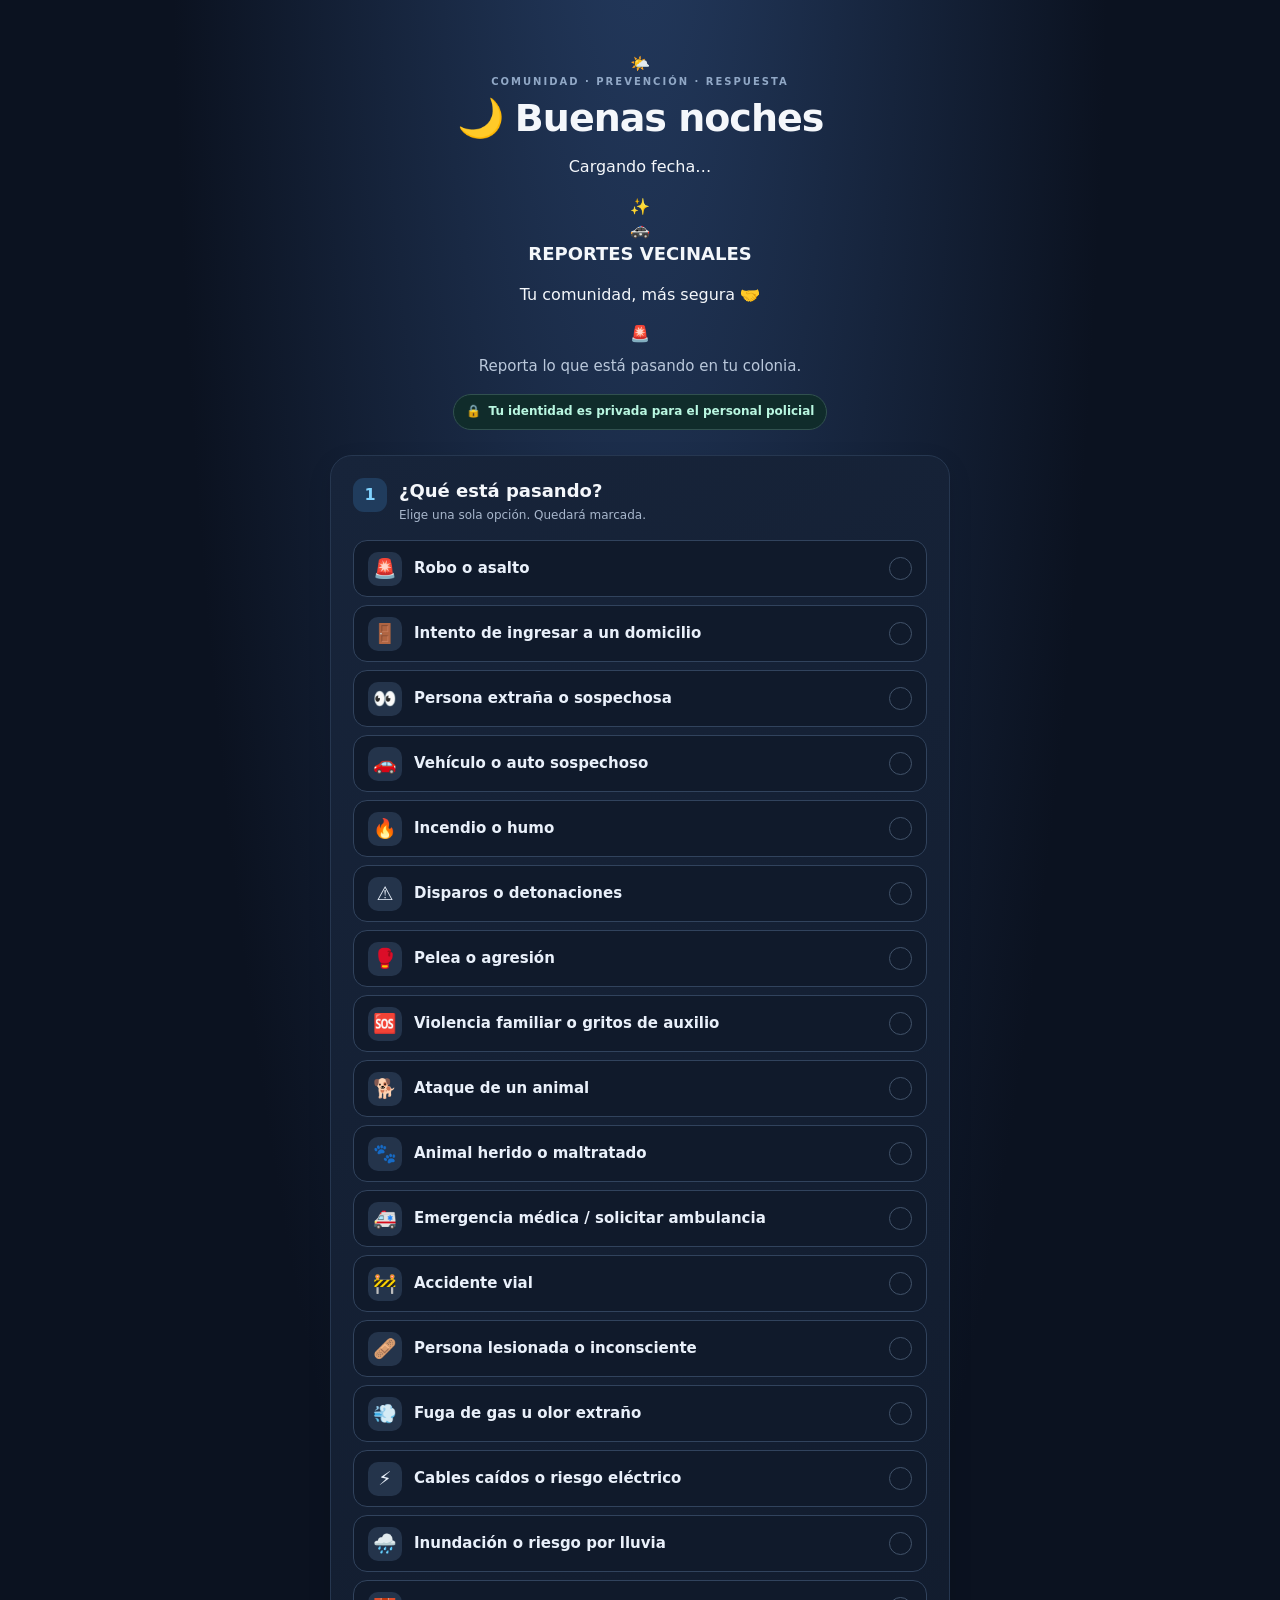
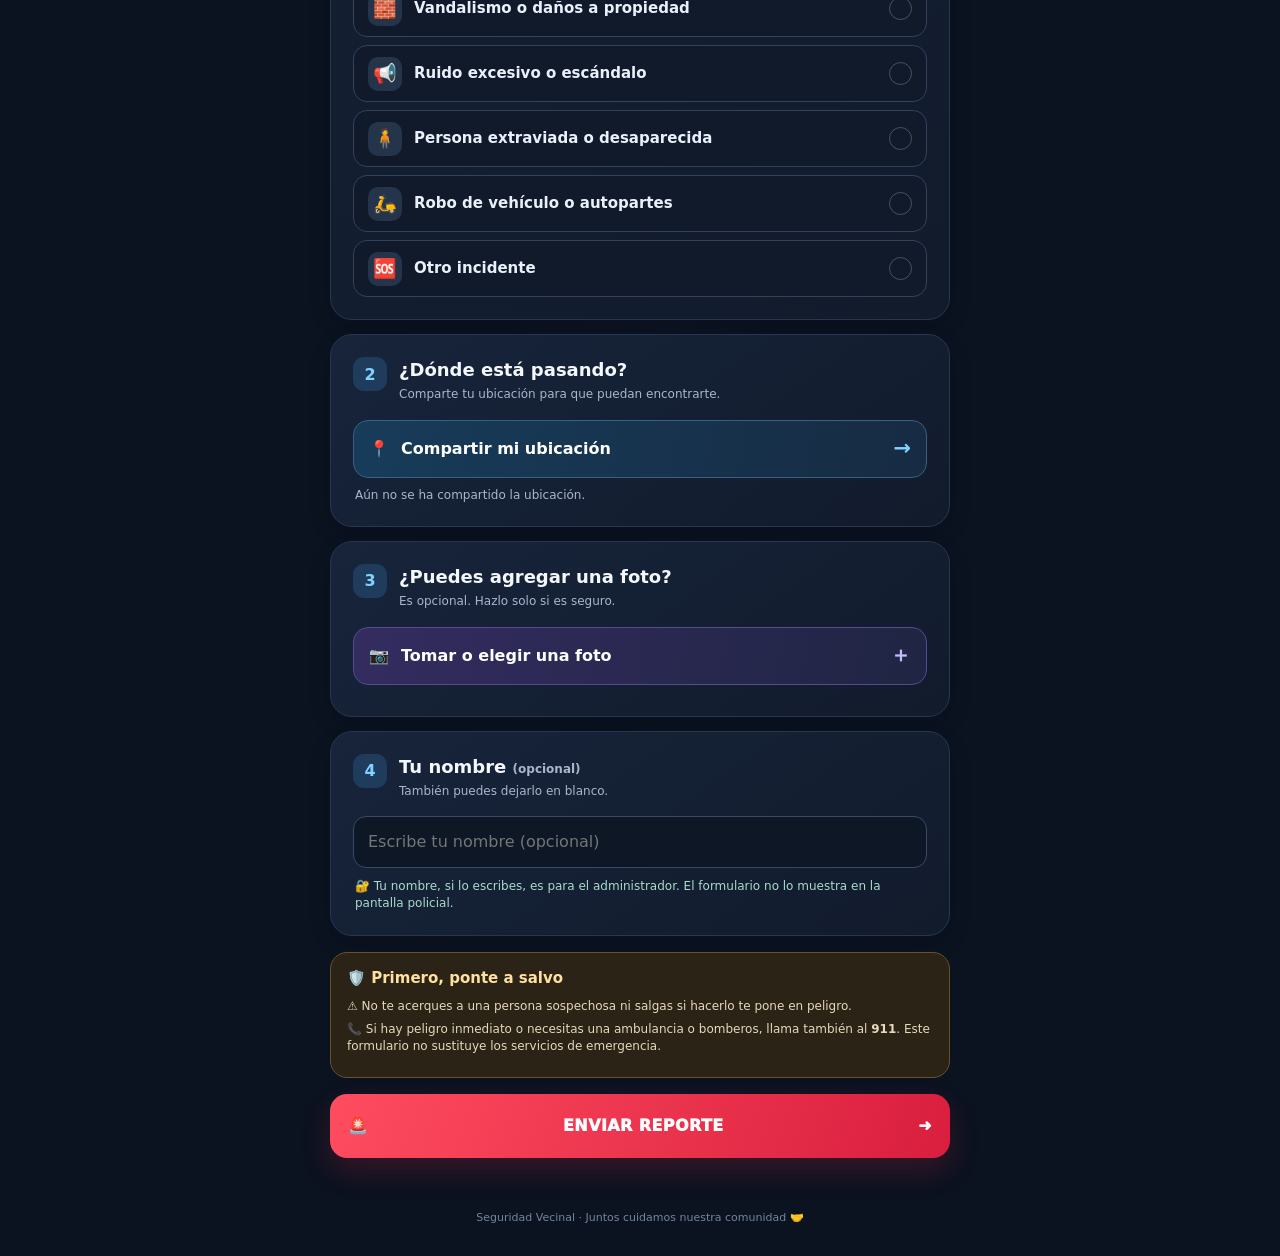
==== index.html @ 22595871 "Agregar banners animados de saludo, fecha y reportes vecinales" ====
<!DOCTYPE html>
<html lang="es">
<head>
  <meta charset="UTF-8">
  <meta name="viewport" content="width=device-width, initial-scale=1, viewport-fit=cover">
  <meta name="theme-color" content="#101827">
  <title>Seguridad Vecinal | Reporte</title>
  <link rel="stylesheet" href="css/estilos.css">
</head>
<body>
  <main class="contenedor">
    <header class="hero">
      <section class="saludo-banner" aria-label="Saludo y fecha actual">
        <span id="emojiSaludo" class="emoji-hora" aria-hidden="true">🌤️</span>
        <div class="saludo-textos">
          <p class="eyebrow">COMUNIDAD · PREVENCIÓN · RESPUESTA</p>
          <h1 id="saludo">Buenas tardes</h1>
          <p id="fechaActual" class="fecha-actual">Cargando fecha…</p>
        </div>
        <span id="emojiClima" class="emoji-hora emoji-secundario" aria-hidden="true">✨</span>
      </section>
      <section class="titulo-banner" aria-label="Reportes vecinales">
        <span class="vehiculo-animado patrulla" aria-hidden="true">🚓</span>
        <div><h2>REPORTES VECINALES</h2><p>Tu comunidad, más segura 🤝</p></div>
        <span class="vehiculo-animado torreta" aria-hidden="true">🚨</span>
      </section>
      <p class="subtitulo">Reporta lo que está pasando en tu colonia.</p>
      <div class="confianza"><span>🔒</span> Tu identidad es privada para el personal policial</div>
    </header>

    <section class="panel">
      <div class="paso"><span>1</span><div><h2>¿Qué está pasando?</h2><p>Elige una sola opción. Quedará marcada.</p></div></div>
      <div class="tipos" id="tipos" role="group" aria-label="Tipo de reporte">
        <button type="button" class="tipo" data-tipo="Robo o asalto"><span class="emoji">🚨</span><span>Robo o asalto</span><span class="marca">✓</span></button>
        <button type="button" class="tipo" data-tipo="Intento de ingresar a un domicilio"><span class="emoji">🚪</span><span>Intento de ingresar a un domicilio</span><span class="marca">✓</span></button>
        <button type="button" class="tipo" data-tipo="Persona extraña o sospechosa"><span class="emoji">👀</span><span>Persona extraña o sospechosa</span><span class="marca">✓</span></button>
        <button type="button" class="tipo" data-tipo="Vehículo o auto sospechoso"><span class="emoji">🚗</span><span>Vehículo o auto sospechoso</span><span class="marca">✓</span></button>
        <button type="button" class="tipo" data-tipo="Incendio o humo"><span class="emoji">🔥</span><span>Incendio o humo</span><span class="marca">✓</span></button>
        <button type="button" class="tipo" data-tipo="Disparos o detonaciones"><span class="emoji">⚠️</span><span>Disparos o detonaciones</span><span class="marca">✓</span></button>
        <button type="button" class="tipo" data-tipo="Pelea o agresión"><span class="emoji">🥊</span><span>Pelea o agresión</span><span class="marca">✓</span></button>
        <button type="button" class="tipo" data-tipo="Violencia familiar o gritos de auxilio"><span class="emoji">🆘</span><span>Violencia familiar o gritos de auxilio</span><span class="marca">✓</span></button>
        <button type="button" class="tipo" data-tipo="Ataque de un animal"><span class="emoji">🐕</span><span>Ataque de un animal</span><span class="marca">✓</span></button>
        <button type="button" class="tipo" data-tipo="Animal herido o maltratado"><span class="emoji">🐾</span><span>Animal herido o maltratado</span><span class="marca">✓</span></button>
        <button type="button" class="tipo" data-tipo="Emergencia médica / solicitar ambulancia"><span class="emoji">🚑</span><span>Emergencia médica / solicitar ambulancia</span><span class="marca">✓</span></button>
        <button type="button" class="tipo" data-tipo="Accidente vial"><span class="emoji">🚧</span><span>Accidente vial</span><span class="marca">✓</span></button>
        <button type="button" class="tipo" data-tipo="Persona lesionada o inconsciente"><span class="emoji">🩹</span><span>Persona lesionada o inconsciente</span><span class="marca">✓</span></button>
        <button type="button" class="tipo" data-tipo="Fuga de gas u olor extraño"><span class="emoji">💨</span><span>Fuga de gas u olor extraño</span><span class="marca">✓</span></button>
        <button type="button" class="tipo" data-tipo="Cables caídos o riesgo eléctrico"><span class="emoji">⚡</span><span>Cables caídos o riesgo eléctrico</span><span class="marca">✓</span></button>
        <button type="button" class="tipo" data-tipo="Inundación o riesgo por lluvia"><span class="emoji">🌧️</span><span>Inundación o riesgo por lluvia</span><span class="marca">✓</span></button>
        <button type="button" class="tipo" data-tipo="Vandalismo o daños a propiedad"><span class="emoji">🧱</span><span>Vandalismo o daños a propiedad</span><span class="marca">✓</span></button>
        <button type="button" class="tipo" data-tipo="Ruido excesivo o escándalo"><span class="emoji">📢</span><span>Ruido excesivo o escándalo</span><span class="marca">✓</span></button>
        <button type="button" class="tipo" data-tipo="Persona extraviada o desaparecida"><span class="emoji">🧍</span><span>Persona extraviada o desaparecida</span><span class="marca">✓</span></button>
        <button type="button" class="tipo" data-tipo="Robo de vehículo o autopartes"><span class="emoji">🛵</span><span>Robo de vehículo o autopartes</span><span class="marca">✓</span></button>
        <button type="button" class="tipo" data-tipo="Otro incidente"><span class="emoji">🆘</span><span>Otro incidente</span><span class="marca">✓</span></button>
      </div>
      <input type="hidden" id="tipoSeleccionado" value="">
    </section>

    <section class="panel">
      <div class="paso"><span>2</span><div><h2>¿Dónde está pasando?</h2><p>Comparte tu ubicación para que puedan encontrarte.</p></div></div>
      <button type="button" id="btnUbicacion" class="accion ubicacion">📍 <span>Compartir mi ubicación</span><b>→</b></button>
      <p id="estadoUbicacion" class="estado" role="status">Aún no se ha compartido la ubicación.</p>
    </section>

    <section class="panel">
      <div class="paso"><span>3</span><div><h2>¿Puedes agregar una foto?</h2><p>Es opcional. Hazlo solo si es seguro.</p></div></div>
      <input type="file" id="inputFoto" accept="image/*" capture="environment" hidden>
      <button type="button" id="btnFoto" class="accion foto">📷 <span>Tomar o elegir una foto</span><b>＋</b></button>
      <img id="miniatura" alt="Vista previa de la foto" hidden>
      <p id="estadoFoto" class="estado"></p>
    </section>

    <section class="panel">
      <div class="paso"><span>4</span><div><h2>Tu nombre <small>(opcional)</small></h2><p>También puedes dejarlo en blanco.</p></div></div>
      <input type="text" id="nombre" placeholder="Escribe tu nombre (opcional)" autocomplete="name" maxlength="100">
      <p class="privacidad">🔐 Tu nombre, si lo escribes, es para el administrador. El formulario no lo muestra en la pantalla policial.</p>
    </section>

    <section class="seguridad">
      <h3>🛡️ Primero, ponte a salvo</h3>
      <p>⚠️ No te acerques a una persona sospechosa ni salgas si hacerlo te pone en peligro.</p>
      <p>📞 Si hay peligro inmediato o necesitas una ambulancia o bomberos, llama también al <strong>911</strong>. Este formulario no sustituye los servicios de emergencia.</p>
    </section>

    <button type="button" id="btnEnviar" class="enviar"><span>🚨</span><span>ENVIAR REPORTE</span><span>➜</span></button>
    <p id="resultado" class="resultado" role="status" aria-live="polite"></p>
    <footer>Seguridad Vecinal · Juntos cuidamos nuestra comunidad 🤝</footer>
  </main>
  <script src="js/config.js"></script>
  <script src="js/formulario.js"></script>
  <script src="js/envio.js"></script>
</body>
</html>
---- css/estilos.css ----
:root{color-scheme:dark;--fondo:#0b1220;--panel:#131f32;--borde:#263750;--texto:#f4f7fb;--suave:#a8b7cc;--azul:#43b8ff;--rojo:#ff4058;--verde:#3bd6a0}
*{box-sizing:border-box}
html{background:var(--fondo);scroll-behavior:smooth}
body{margin:0;background:radial-gradient(ellipse at 50% -10%,#243b60 0%,#0b1220 52%);color:var(--texto);font-family:system-ui,-apple-system,BlinkMacSystemFont,"Segoe UI",sans-serif;line-height:1.45}
button,input{font:inherit}
.contenedor{width:min(100% - 24px,620px);margin:0 auto;padding:18px 0 30px}
.hero{text-align:center;padding:24px 15px 25px}
.escudo{display:grid;place-items:center;width:76px;height:76px;margin:0 auto 12px;border-radius:24px;background:linear-gradient(145deg,#ff596a,#c81939);box-shadow:0 12px 32px #ff40582e;font-size:38px}
.eyebrow{font-size:10px;letter-spacing:2px;color:#91a8c6;font-weight:800;margin:0 0 8px}
h1{font-size:clamp(27px,7vw,38px);line-height:1.1;margin:0;font-weight:850;letter-spacing:-1px}
.subtitulo{color:#bac8db;margin:10px 0 17px;font-size:15px}
.confianza{display:inline-flex;gap:8px;align-items:center;padding:8px 12px;border:1px solid #31514f;background:#102c2b;border-radius:999px;color:#b9f7e1;font-size:12px;font-weight:700}
.panel{background:linear-gradient(145deg,#17243a,#111b2c);border:1px solid var(--borde);border-radius:22px;padding:18px;margin:0 0 14px;box-shadow:0 8px 24px #0000001c}
.paso{display:flex;align-items:flex-start;gap:12px;margin:0 0 16px}
.paso>span{flex:0 0 34px;height:34px;display:grid;place-items:center;border-radius:11px;background:#203c5d;color:#80d3ff;font-weight:900;font-size:16px}
h2{font-size:18px;margin:0 0 3px;font-weight:800}
.paso p{margin:0;color:var(--suave);font-size:12px}
.paso small{font-size:12px;color:var(--suave);font-weight:600}
.tipos{display:flex;flex-direction:column;gap:8px}
.tipo{position:relative;display:flex;align-items:center;gap:12px;width:100%;min-height:54px;padding:10px 14px;border:1px solid #31435d;border-radius:14px;background:#101a2b;color:#e9f0fa;text-align:left;font-size:14px;font-weight:700;cursor:pointer;transition:background .15s,border-color .15s,transform .15s; -webkit-tap-highlight-color:transparent}
.tipo:active{transform:scale(.99)}
.tipo .emoji{display:grid;place-items:center;flex:0 0 34px;height:34px;border-radius:10px;background:#24344b;font-size:19px}
.tipo .marca{margin-left:auto;display:grid;place-items:center;width:23px;height:23px;border:1px solid #42536a;border-radius:50%;color:transparent;font-size:13px}
.tipo[aria-pressed="true"]{background:linear-gradient(100deg,#163d5b,#18344b);border:2px solid var(--azul);padding:9px 13px;box-shadow:0 0 0 3px #43b8ff17}
.tipo[aria-pressed="true"] .emoji{background:#1e5576}
.tipo[aria-pressed="true"] .marca{background:var(--azul);border-color:var(--azul);color:#061523}
.accion{display:flex;align-items:center;gap:12px;width:100%;min-height:58px;padding:12px 15px;border:1px solid #376082;border-radius:15px;background:linear-gradient(100deg,#173c5a,#172b43);color:white;font-weight:800;text-align:left;cursor:pointer}
.accion span{flex:1}.accion b{font-size:21px;color:#80d3ff}
.foto{background:linear-gradient(100deg,#342c60,#202543);border-color:#554b8d}
.foto b{color:#c6baff}
.estado{font-size:12px;color:var(--suave);margin:9px 2px 0;overflow-wrap:anywhere}
#miniatura{display:block;max-width:100%;max-height:240px;object-fit:contain;border-radius:13px;margin-top:12px;border:1px solid var(--borde)}
input[type="text"]{display:block;width:100%;min-height:52px;padding:12px 14px;border:1px solid #394b64;border-radius:13px;background:#0d1726;color:white;outline:none}
input[type="text"]:focus{border-color:var(--azul);box-shadow:0 0 0 3px #43b8ff20}
.privacidad{color:#a8dccc;font-size:12px;margin:10px 2px 0}
.seguridad{border:1px solid #69512a;background:#2a2316;border-radius:17px;padding:15px 16px;margin:16px 0}
.seguridad h3{font-size:15px;margin:0 0 8px;color:#ffe0a1}
.seguridad p{font-size:12px;color:#e7d8ba;margin:6px 0}
.enviar{display:flex;align-items:center;justify-content:space-between;gap:12px;width:100%;min-height:64px;padding:16px 18px;border:0;border-radius:17px;background:linear-gradient(110deg,#ff4c5f,#d91e3e);color:#fff;font-size:16px;font-weight:950;letter-spacing:.4px;box-shadow:0 12px 30px #ed294433;cursor:pointer}
.enviar:disabled{opacity:.65;cursor:wait}
.resultado{min-height:18px;text-align:center;font-size:13px;font-weight:700;color:#b7f5dc;margin:12px 4px}
footer{text-align:center;color:#73859e;font-size:11px;padding:10px 0 0}
button:focus-visible{outline:3px solid #fff;outline-offset:3px}
[hidden]{display:none!important}
@media(min-width:500px){.contenedor{padding-top:28px}.panel{padding:22px}.tipo{min-height:57px;font-size:15px}}
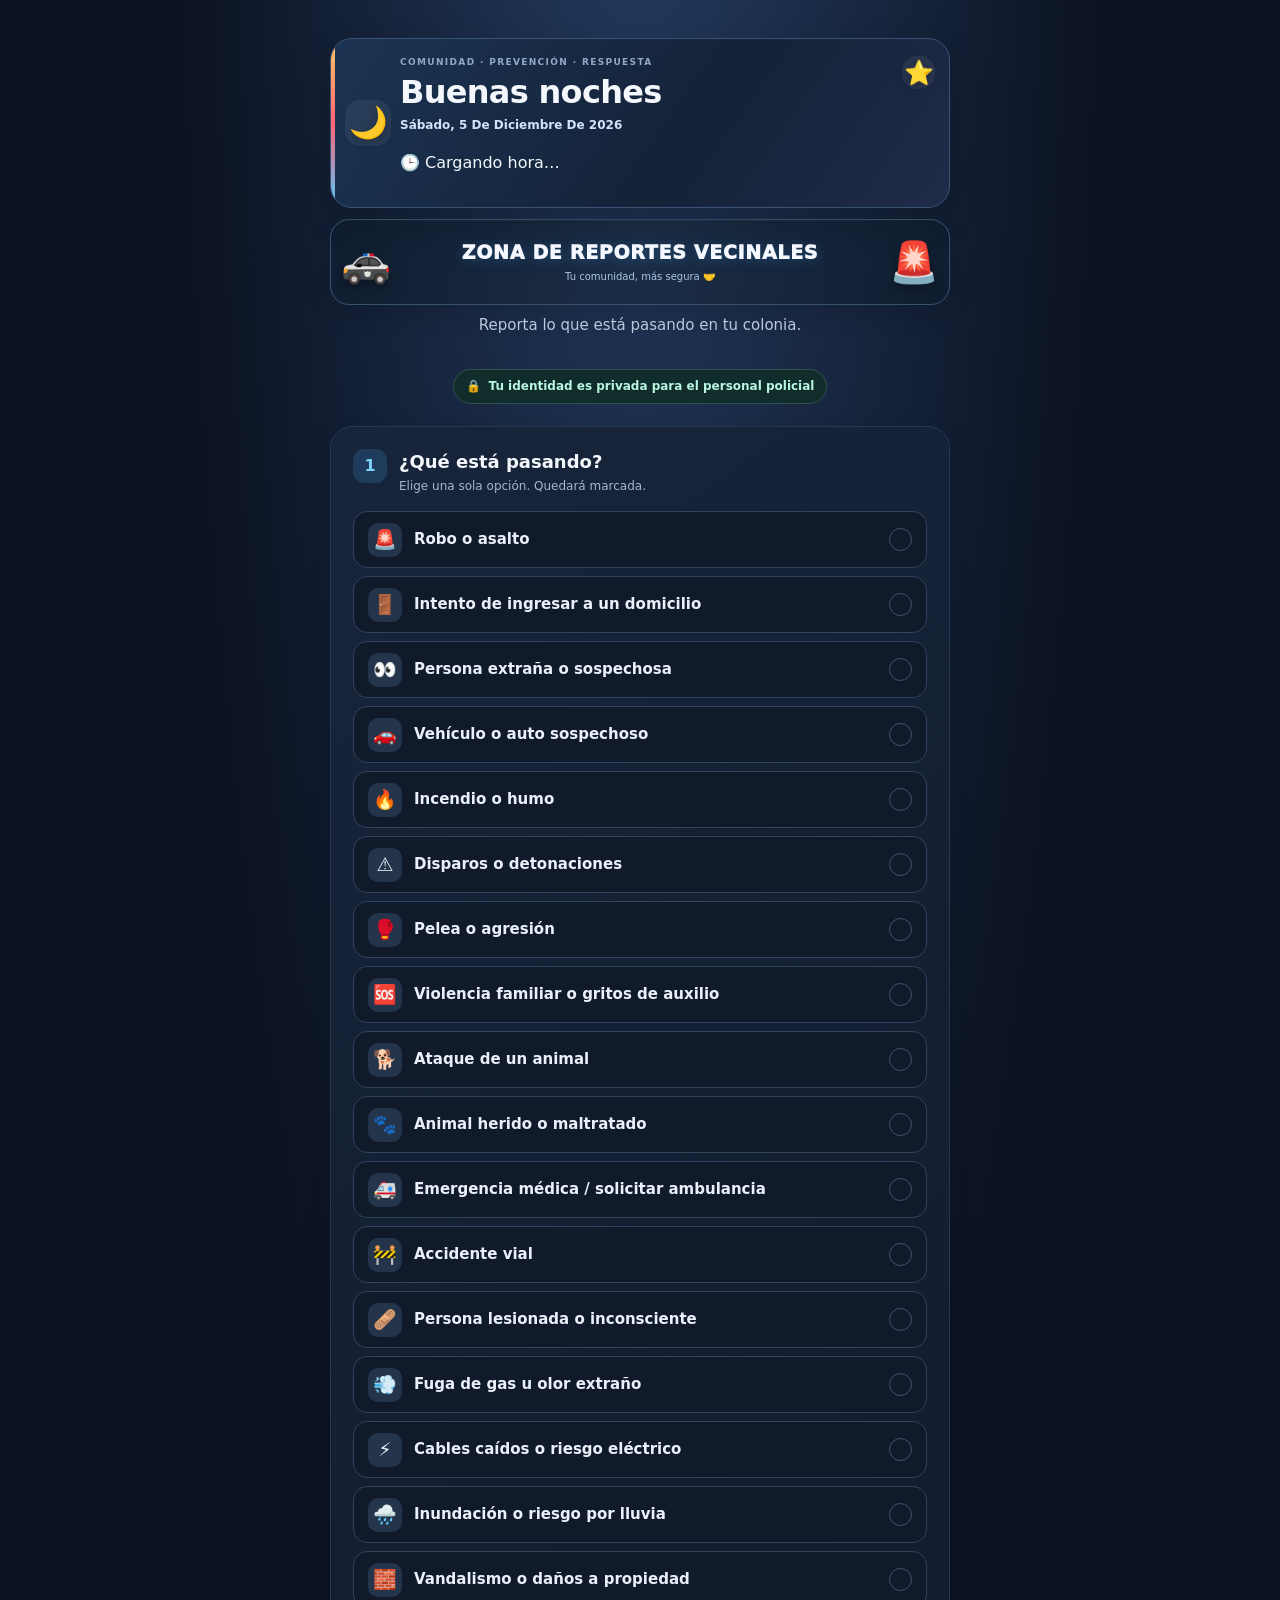
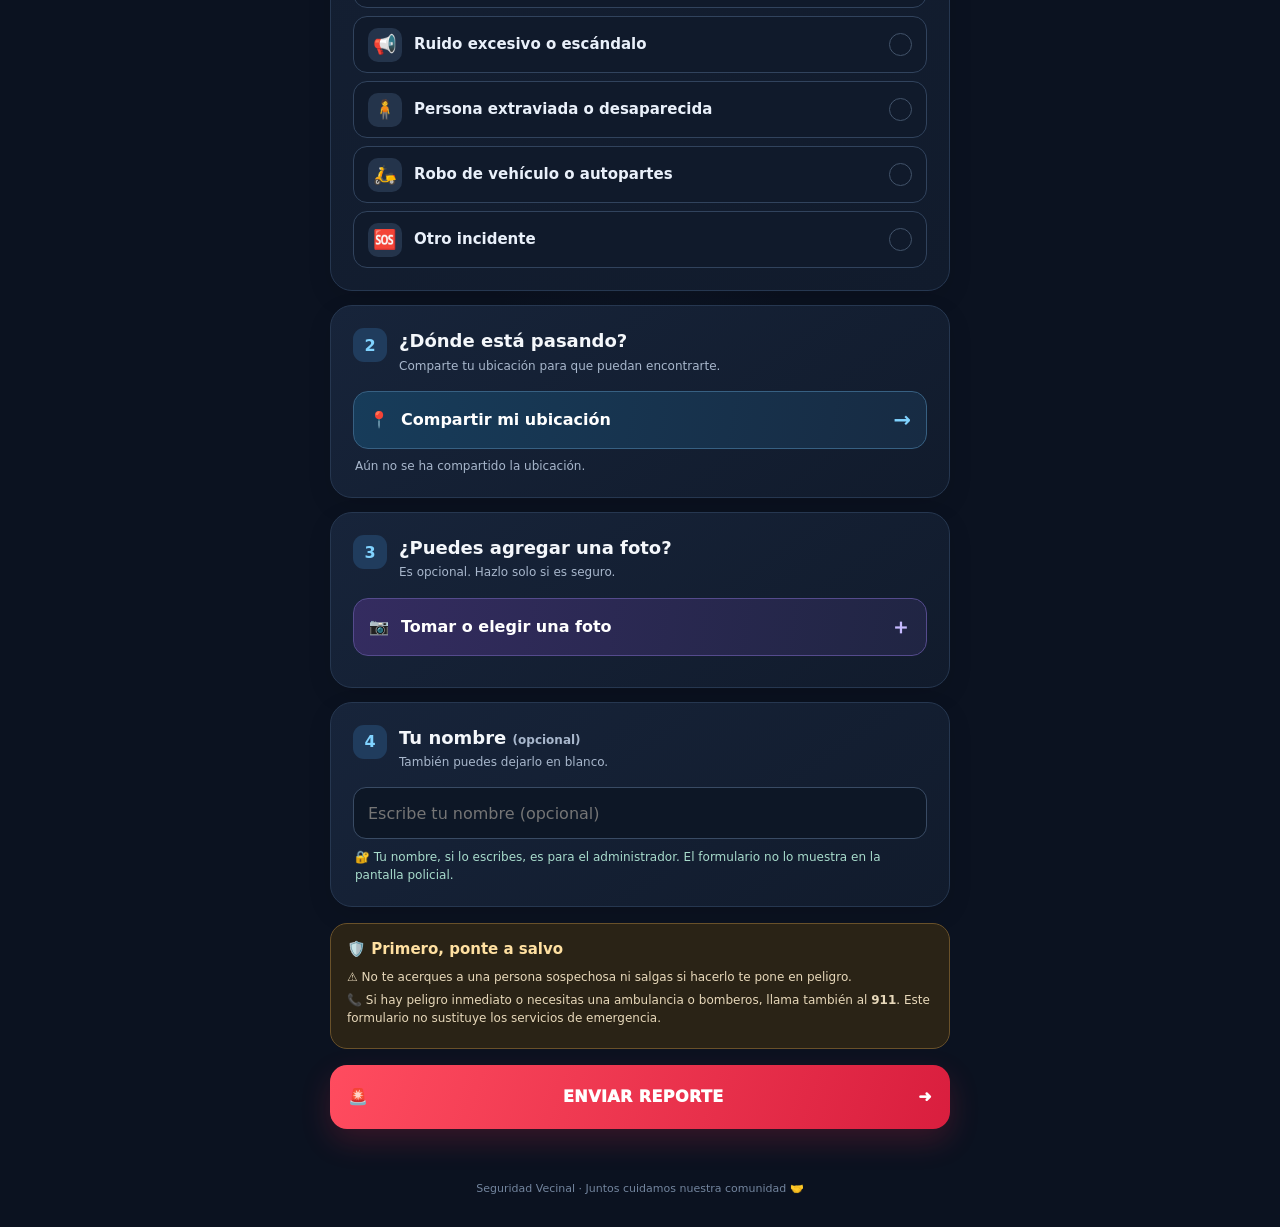
==== commit dfce8e6d: "Mejorar banners, mostrar hora y renovar caché de archivos" ====
--- a/index.html
+++ b/index.html
@@ -5,7 +5,7 @@
   <meta name="viewport" content="width=device-width, initial-scale=1, viewport-fit=cover">
   <meta name="theme-color" content="#101827">
   <title>Seguridad Vecinal | Reporte</title>
-  <link rel="stylesheet" href="css/estilos.css">
+  <link rel="stylesheet" href="css/estilos.css?v=20261014-2">
 </head>
 <body>
   <main class="contenedor">
@@ -16,12 +16,13 @@
           <p class="eyebrow">COMUNIDAD · PREVENCIÓN · RESPUESTA</p>
           <h1 id="saludo">Buenas tardes</h1>
           <p id="fechaActual" class="fecha-actual">Cargando fecha…</p>
+          <p id="horaActual" class="hora-actual" aria-live="off">🕒 Cargando hora…</p>
         </div>
         <span id="emojiClima" class="emoji-hora emoji-secundario" aria-hidden="true">✨</span>
       </section>
       <section class="titulo-banner" aria-label="Reportes vecinales">
         <span class="vehiculo-animado patrulla" aria-hidden="true">🚓</span>
-        <div><h2>REPORTES VECINALES</h2><p>Tu comunidad, más segura 🤝</p></div>
+        <div><h2>ZONA DE REPORTES VECINALES</h2><p>Tu comunidad, más segura 🤝</p></div>
         <span class="vehiculo-animado torreta" aria-hidden="true">🚨</span>
       </section>
       <p class="subtitulo">Reporta lo que está pasando en tu colonia.</p>
@@ -86,8 +87,8 @@
     <p id="resultado" class="resultado" role="status" aria-live="polite"></p>
     <footer>Seguridad Vecinal · Juntos cuidamos nuestra comunidad 🤝</footer>
   </main>
-  <script src="js/config.js"></script>
-  <script src="js/formulario.js"></script>
-  <script src="js/envio.js"></script>
+  <script src="js/config.js?v=20261014-2"></script>
+  <script src="js/formulario.js?v=20261014-2"></script>
+  <script src="js/envio.js?v=20261014-2"></script>
 </body>
 </html>
--- a/css/estilos.css
+++ b/css/estilos.css
@@ -43,3 +43,27 @@
 button:focus-visible{outline:3px solid #fff;outline-offset:3px}
 [hidden]{display:none!important}
 @media(min-width:500px){.contenedor{padding-top:28px}.panel{padding:22px}.tipo{min-height:57px;font-size:15px}}
+
+/* Banners de bienvenida y reportes vecinales */
+.hero{padding:10px 0 22px}
+.saludo-banner{position:relative;display:flex;align-items:center;justify-content:space-between;gap:9px;overflow:hidden;text-align:left;padding:17px 14px;border:1px solid #3a5273;border-radius:22px;background:linear-gradient(125deg,#1c3453 0%,#142238 58%,#202b49 100%);box-shadow:0 12px 32px #0003}
+.saludo-banner:before{content:"";position:absolute;inset:0 auto 0 0;width:4px;background:linear-gradient(#ffca62,#ff6476,#55c7ff)}
+.saludo-textos{flex:1;min-width:0}
+.saludo-banner .eyebrow{font-size:9px;letter-spacing:1.35px;margin:0 0 6px}
+.saludo-banner h1{font-size:clamp(23px,6vw,32px);letter-spacing:-.7px}
+.fecha-actual{margin:7px 0 0;color:#d2e3fa;font-size:12px;font-weight:650;text-transform:capitalize}
+.emoji-hora{flex:0 0 auto;display:grid;place-items:center;width:46px;height:46px;border-radius:15px;background:#ffffff10;font-size:31px;filter:drop-shadow(0 3px 5px #0004);animation:flotarEmoji 2.6s ease-in-out infinite}
+.emoji-secundario{font-size:24px;width:33px;height:33px;align-self:flex-start;animation:brillarEmoji 1.8s ease-in-out infinite}
+.titulo-banner{display:flex;align-items:center;justify-content:space-between;gap:5px;margin-top:11px;padding:13px 10px;border:1px solid #38536e;border-radius:19px;background:linear-gradient(100deg,#101d30,#1b2d46 50%,#101d30);box-shadow:inset 0 1px #ffffff0a,0 9px 24px #0002}
+.titulo-banner>div{flex:1;text-align:center;min-width:0}
+.titulo-banner h2{font-size:clamp(14px,4vw,19px);letter-spacing:.7px;font-weight:950;margin:0;color:#f5f9ff;text-shadow:0 2px 12px #43b8ff40}
+.titulo-banner p{font-size:10px;color:#a9c6e4;margin:4px 0 0}
+.vehiculo-animado{display:inline-block;flex:0 0 auto;font-size:clamp(30px,8vw,40px);filter:drop-shadow(0 4px 5px #0005)}
+.patrulla{animation:patrullaMovimiento 2.8s ease-in-out infinite}
+.torreta{animation:destelloTorreta .85s steps(2,end) infinite}
+.confianza{margin-top:15px}
+@keyframes flotarEmoji{0%,100%{transform:translateY(0) rotate(-4deg)}50%{transform:translateY(-5px) rotate(4deg)}}
+@keyframes brillarEmoji{0%,100%{transform:scale(.92);opacity:.72}50%{transform:scale(1.12);opacity:1}}
+@keyframes patrullaMovimiento{0%,100%{transform:translateX(0) rotate(0)}25%{transform:translateX(3px) rotate(-2deg)}55%{transform:translateX(-2px) rotate(1deg)}}
+@keyframes destelloTorreta{0%,49%{filter:drop-shadow(0 0 2px #ff4357);transform:scale(1)}50%,100%{filter:drop-shadow(0 0 12px #ff4357);transform:scale(1.08)}}
+@media(prefers-reduced-motion:reduce){.emoji-hora,.emoji-secundario,.patrulla,.torreta{animation:none!important}}
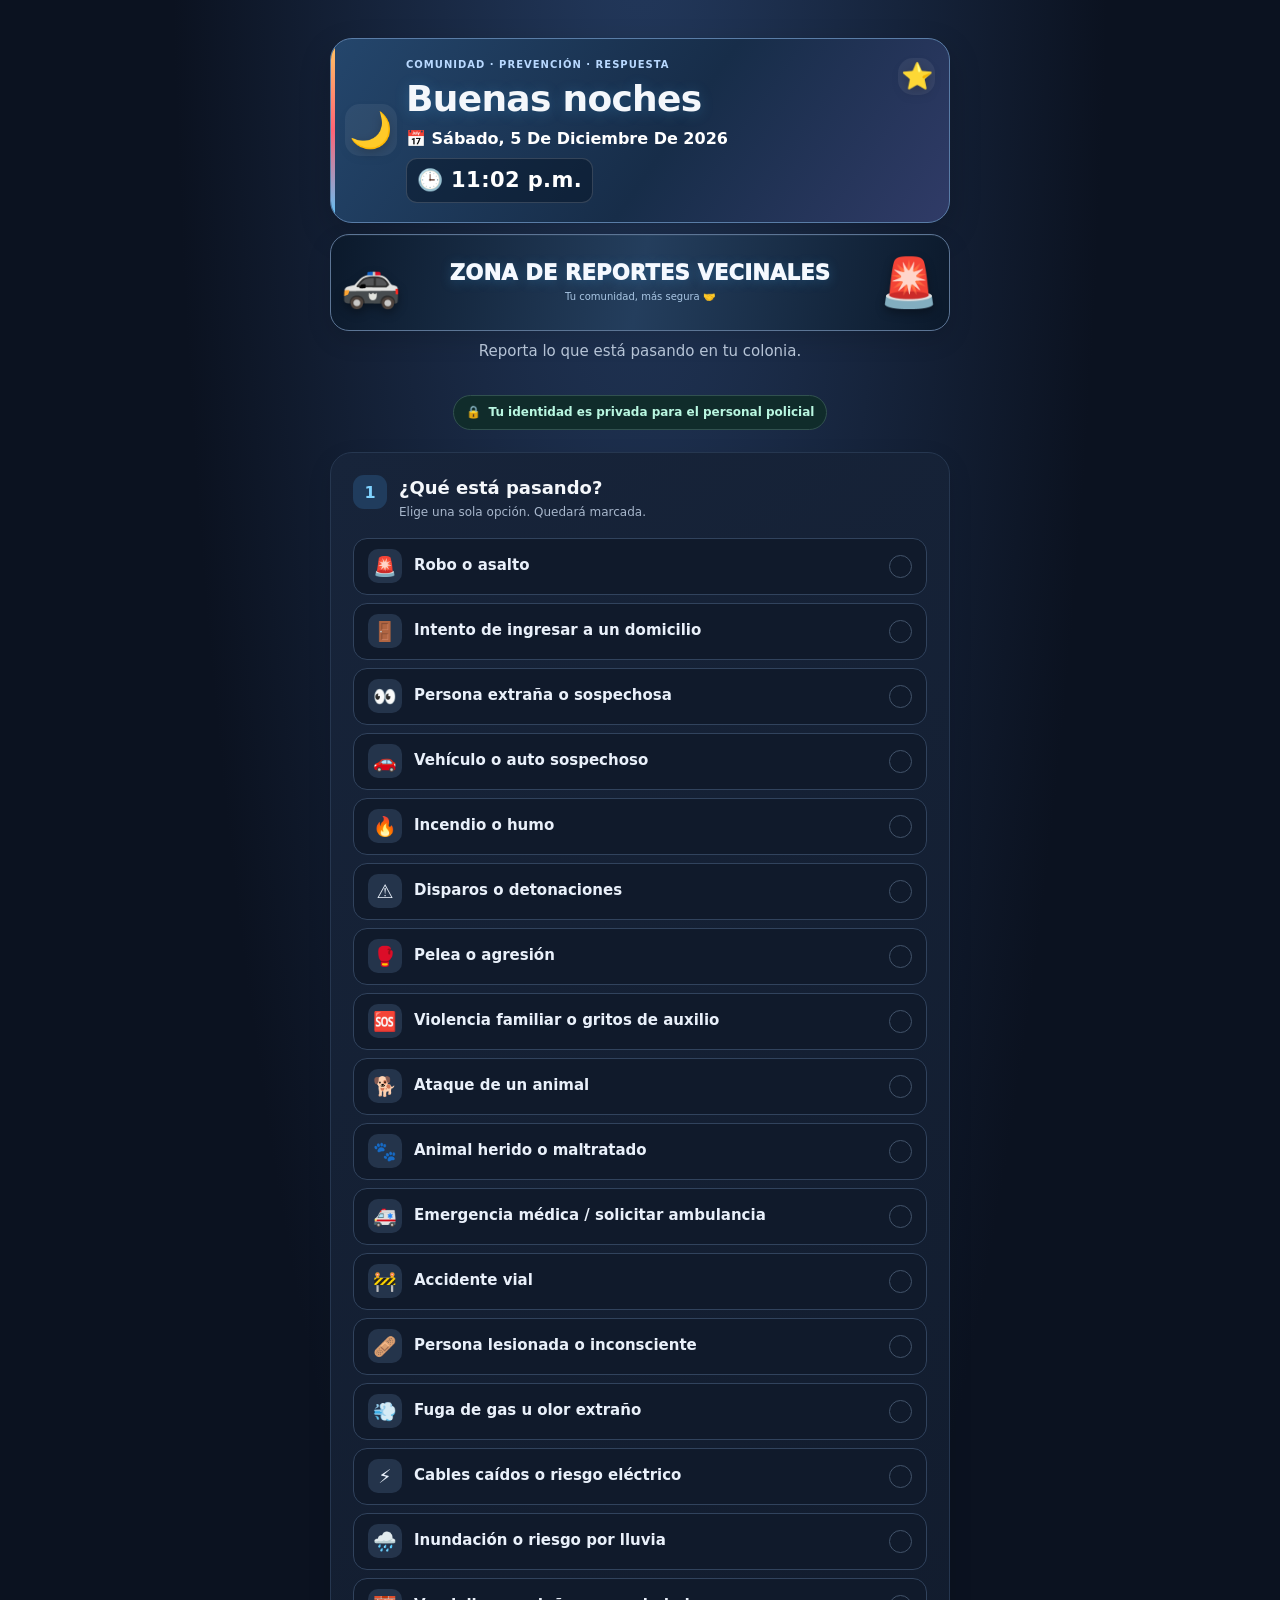
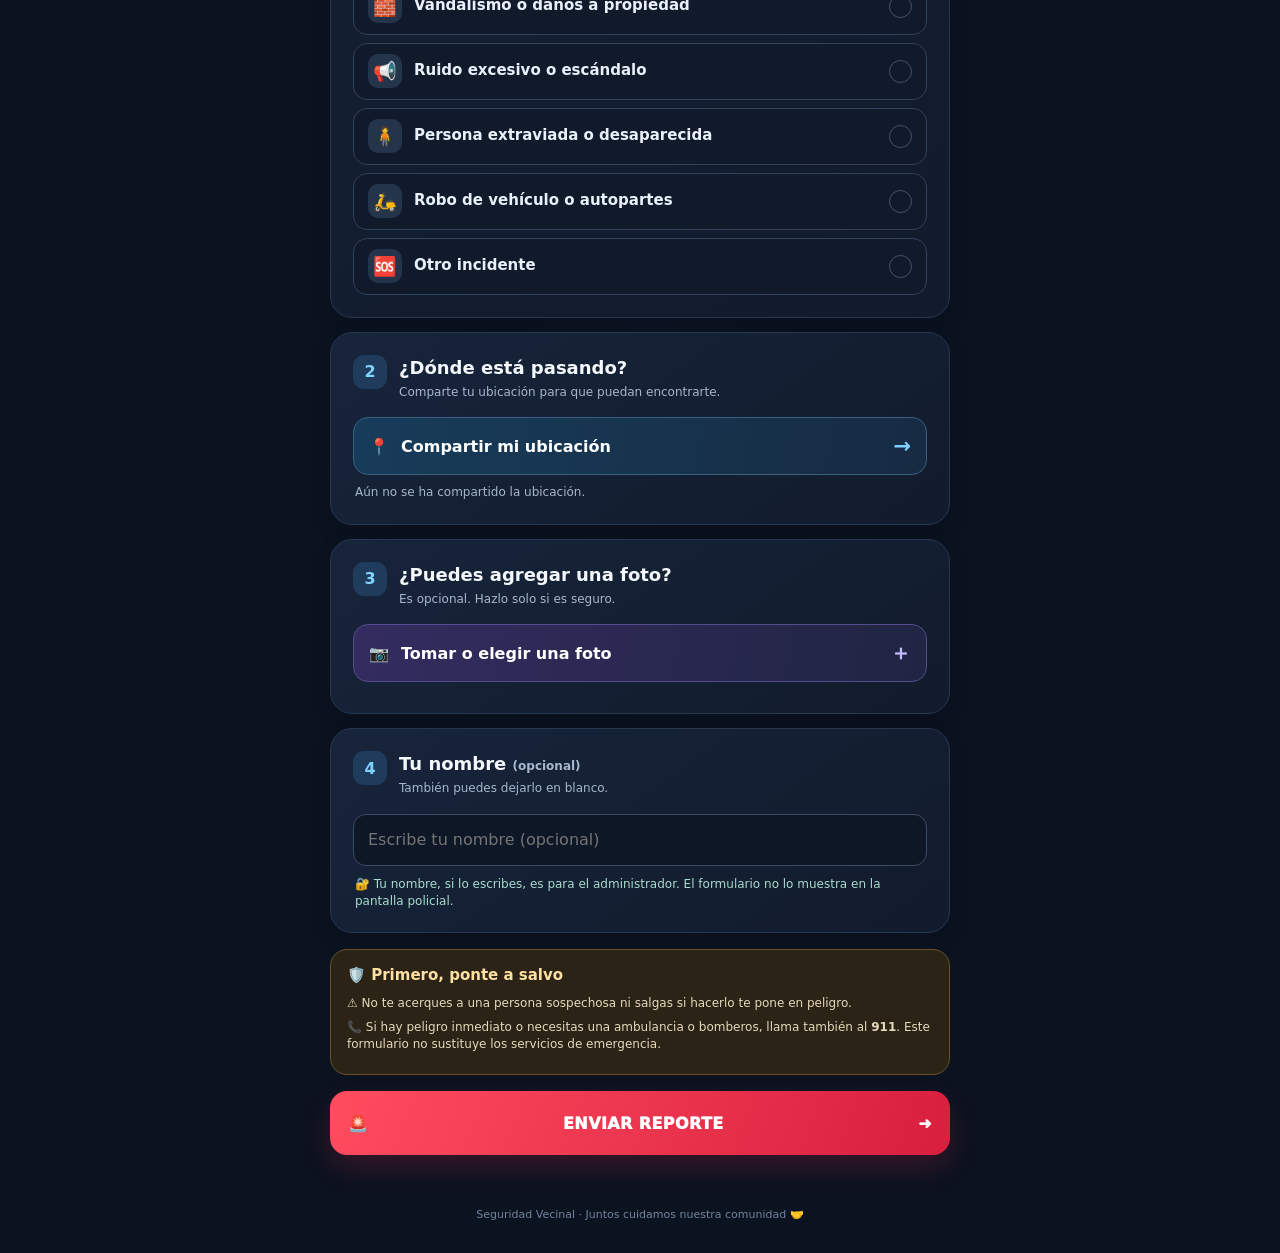
==== commit 1c7c87de: "Actualizar versión de archivos para publicar los últimos cambios" ====
--- a/index.html
+++ b/index.html
@@ -5,7 +5,7 @@
   <meta name="viewport" content="width=device-width, initial-scale=1, viewport-fit=cover">
   <meta name="theme-color" content="#101827">
   <title>Seguridad Vecinal | Reporte</title>
-  <link rel="stylesheet" href="css/estilos.css?v=20261014-2">
+  <link rel="stylesheet" href="css/estilos.css?v=20261014-3">
 </head>
 <body>
   <main class="contenedor">
@@ -87,8 +87,8 @@
     <p id="resultado" class="resultado" role="status" aria-live="polite"></p>
     <footer>Seguridad Vecinal · Juntos cuidamos nuestra comunidad 🤝</footer>
   </main>
-  <script src="js/config.js?v=20261014-2"></script>
-  <script src="js/formulario.js?v=20261014-2"></script>
-  <script src="js/envio.js?v=20261014-2"></script>
+  <script src="js/config.js?v=20261014-3"></script>
+  <script src="js/formulario.js?v=20261014-3"></script>
+  <script src="js/envio.js?v=20261014-3"></script>
 </body>
 </html>
--- a/css/estilos.css
+++ b/css/estilos.css
@@ -67,3 +67,22 @@
 @keyframes patrullaMovimiento{0%,100%{transform:translateX(0) rotate(0)}25%{transform:translateX(3px) rotate(-2deg)}55%{transform:translateX(-2px) rotate(1deg)}}
 @keyframes destelloTorreta{0%,49%{filter:drop-shadow(0 0 2px #ff4357);transform:scale(1)}50%,100%{filter:drop-shadow(0 0 12px #ff4357);transform:scale(1.08)}}
 @media(prefers-reduced-motion:reduce){.emoji-hora,.emoji-secundario,.patrulla,.torreta{animation:none!important}}
+
+
+/* Actualización visual: hora grande, animaciones evidentes y lectura accesible */
+.saludo-banner{padding:19px 14px;border-color:#5a7da7;background:linear-gradient(125deg,#24466c 0%,#172d49 55%,#303b67 100%);animation:entradaBanner .7s ease-out both}
+.saludo-banner h1{font-size:clamp(27px,7vw,36px);line-height:1.12;text-shadow:0 2px 14px #4bbdff40}
+.saludo-banner .eyebrow{font-size:10px;font-weight:850;letter-spacing:1px;color:#b9d9ff}
+.fecha-actual{font-size:clamp(13px,3.7vw,16px);line-height:1.4;color:#fff;margin-top:9px}
+.hora-actual{display:inline-flex;align-items:center;gap:6px;margin:8px 0 0;padding:6px 10px;border-radius:11px;background:#07152680;border:1px solid #ffffff28;color:#fff;font-size:clamp(17px,4.5vw,21px);font-weight:900;letter-spacing:.4px;font-variant-numeric:tabular-nums}
+.titulo-banner{min-height:78px;border-color:#5c7595;background:linear-gradient(100deg,#0b192b,#243e5d 50%,#0b192b);animation:entradaBanner .85s .1s ease-out both}
+.titulo-banner h2{font-size:clamp(15px,4.2vw,21px);line-height:1.25;letter-spacing:.25px}
+.vehiculo-animado{font-size:clamp(36px,10vw,48px)}
+.patrulla{animation:patrullaMovimiento 1.8s ease-in-out infinite,lucesPatrulla 1s steps(2,end) infinite}
+.torreta{animation:destelloTorreta .55s steps(2,end) infinite}
+.emoji-hora{width:52px;height:52px;font-size:35px;animation:flotarEmoji 1.8s ease-in-out infinite,brilloEmojiHora 2s ease-in-out infinite}
+.emoji-secundario{width:37px;height:37px;font-size:26px;animation:brillarEmoji 1.2s ease-in-out infinite}
+@keyframes entradaBanner{from{opacity:0;transform:translateY(12px)}to{opacity:1;transform:translateY(0)}}
+@keyframes lucesPatrulla{0%,49%{filter:drop-shadow(0 0 2px #ff3b54)}50%,100%{filter:drop-shadow(0 0 12px #4bbdff)}}
+@keyframes brilloEmojiHora{0%,100%{filter:drop-shadow(0 0 2px #fff2)}50%{filter:drop-shadow(0 0 12px #ffdc78)}}
+@media(prefers-reduced-motion:reduce){.saludo-banner,.titulo-banner{animation:none!important}}
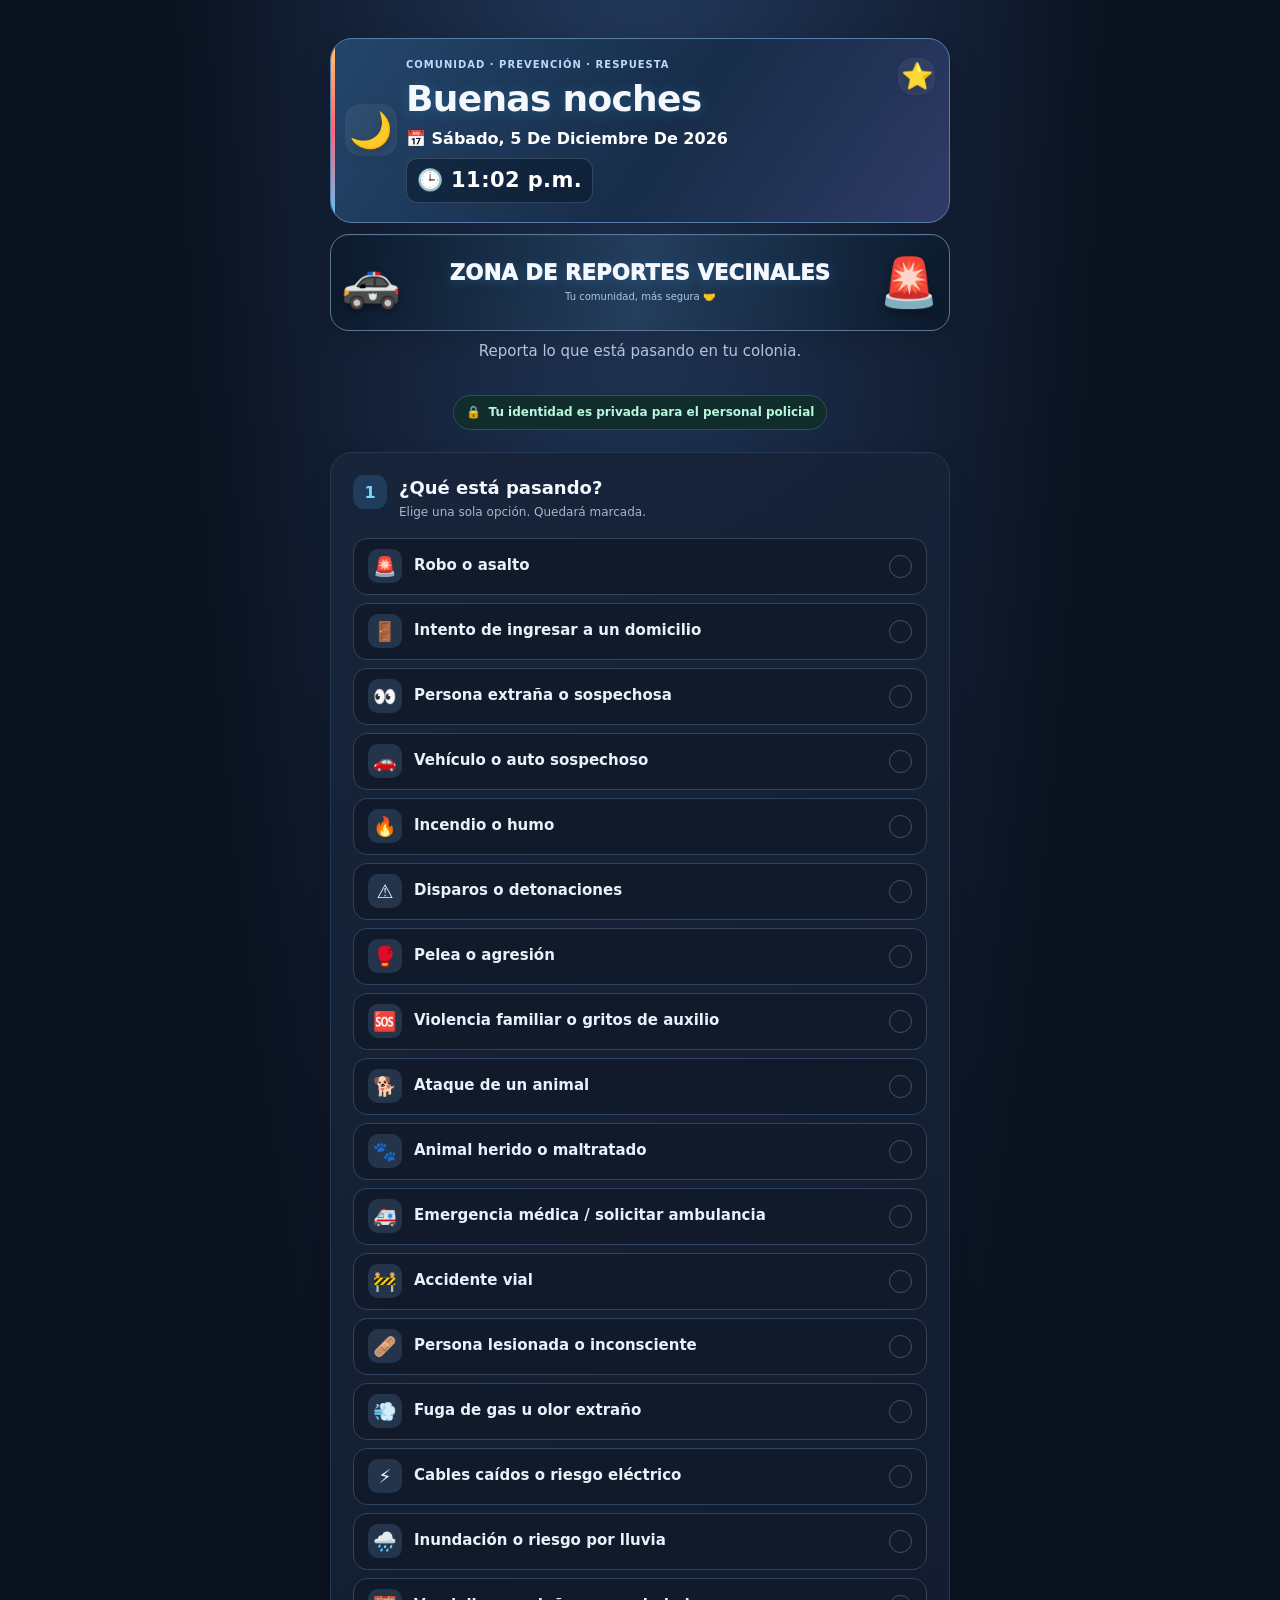
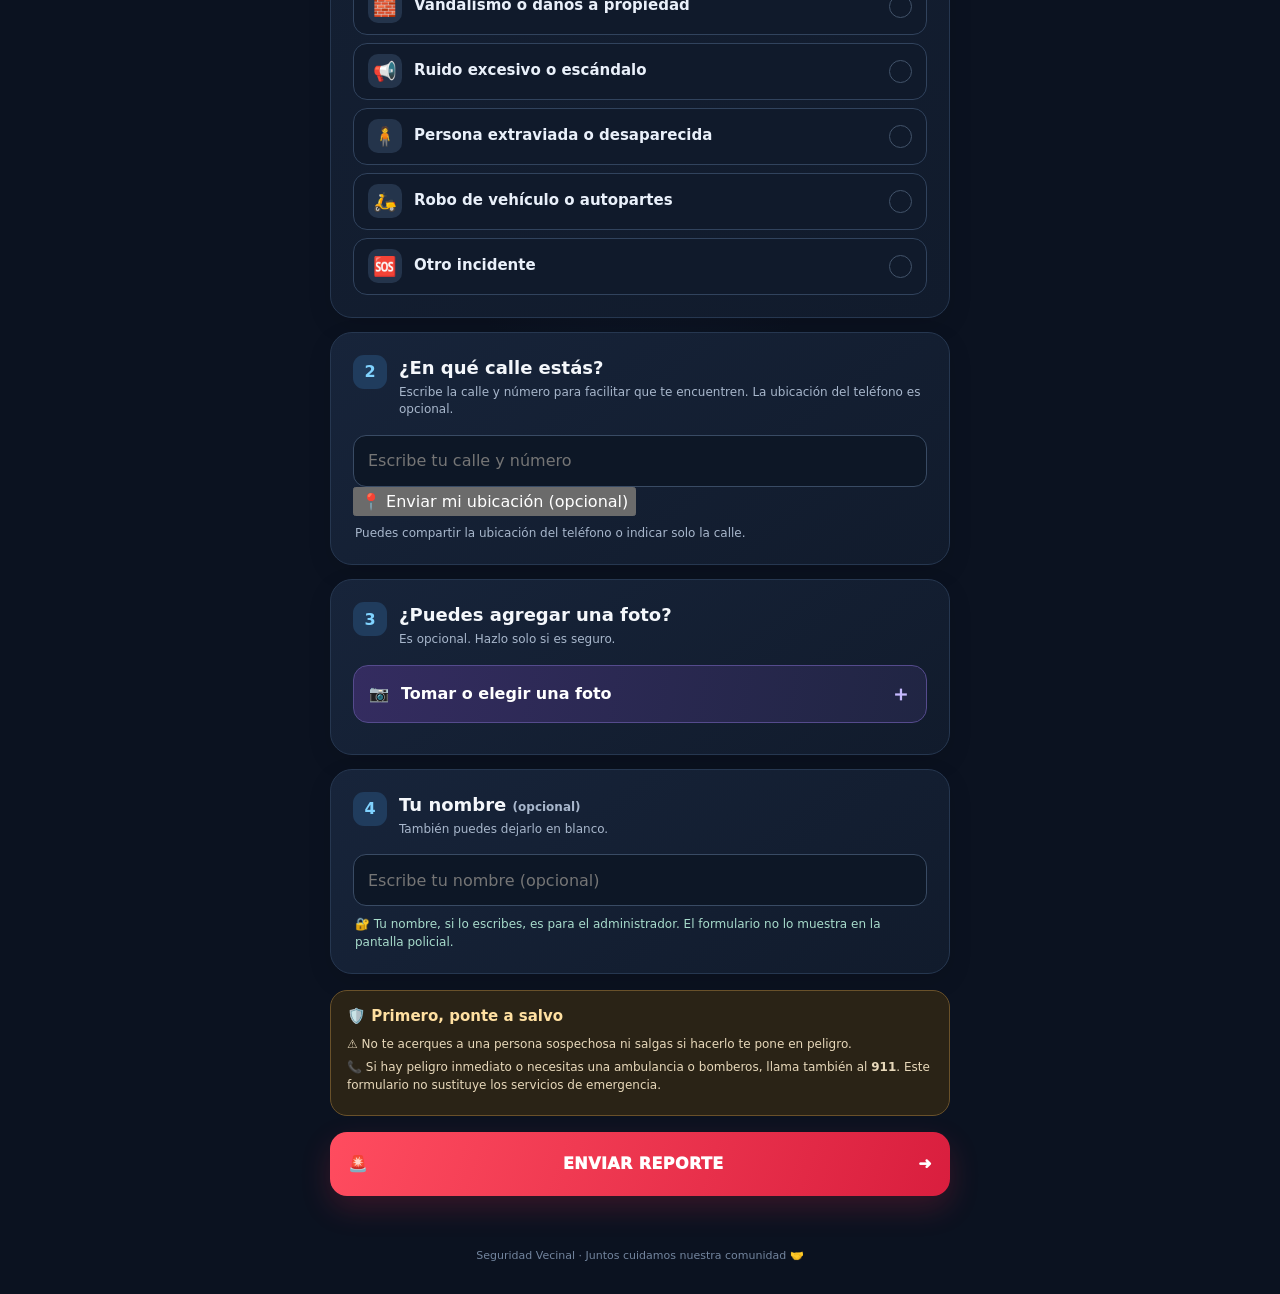
==== commit da82686a: "Actualizar sección de calle y ubicación opcional" ====
--- a/index.html
+++ b/index.html
@@ -58,9 +58,10 @@
     </section>
 
     <section class="panel">
-      <div class="paso"><span>2</span><div><h2>¿Dónde está pasando?</h2><p>Comparte tu ubicación para que puedan encontrarte.</p></div></div>
-      <button type="button" id="btnUbicacion" class="accion ubicacion">📍 <span>Compartir mi ubicación</span><b>→</b></button>
-      <p id="estadoUbicacion" class="estado" role="status">Aún no se ha compartido la ubicación.</p>
+      <div class="paso"><span>2</span><div><h2>¿En qué calle estás?</h2><p>Escribe la calle y número para facilitar que te encuentren. La ubicación del teléfono es opcional.</p></div></div>
+      <input type="text" id="calle" placeholder="Escribe tu calle y número" autocomplete="street-address" maxlength="200">
+      <button type="button" id="btnUbicacion" class="grande">📍 Enviar mi ubicación (opcional)</button>
+      <p id="estadoUbicacion" class="estado" role="status">Puedes compartir la ubicación del teléfono o indicar solo la calle.</p>
     </section>
 
     <section class="panel">
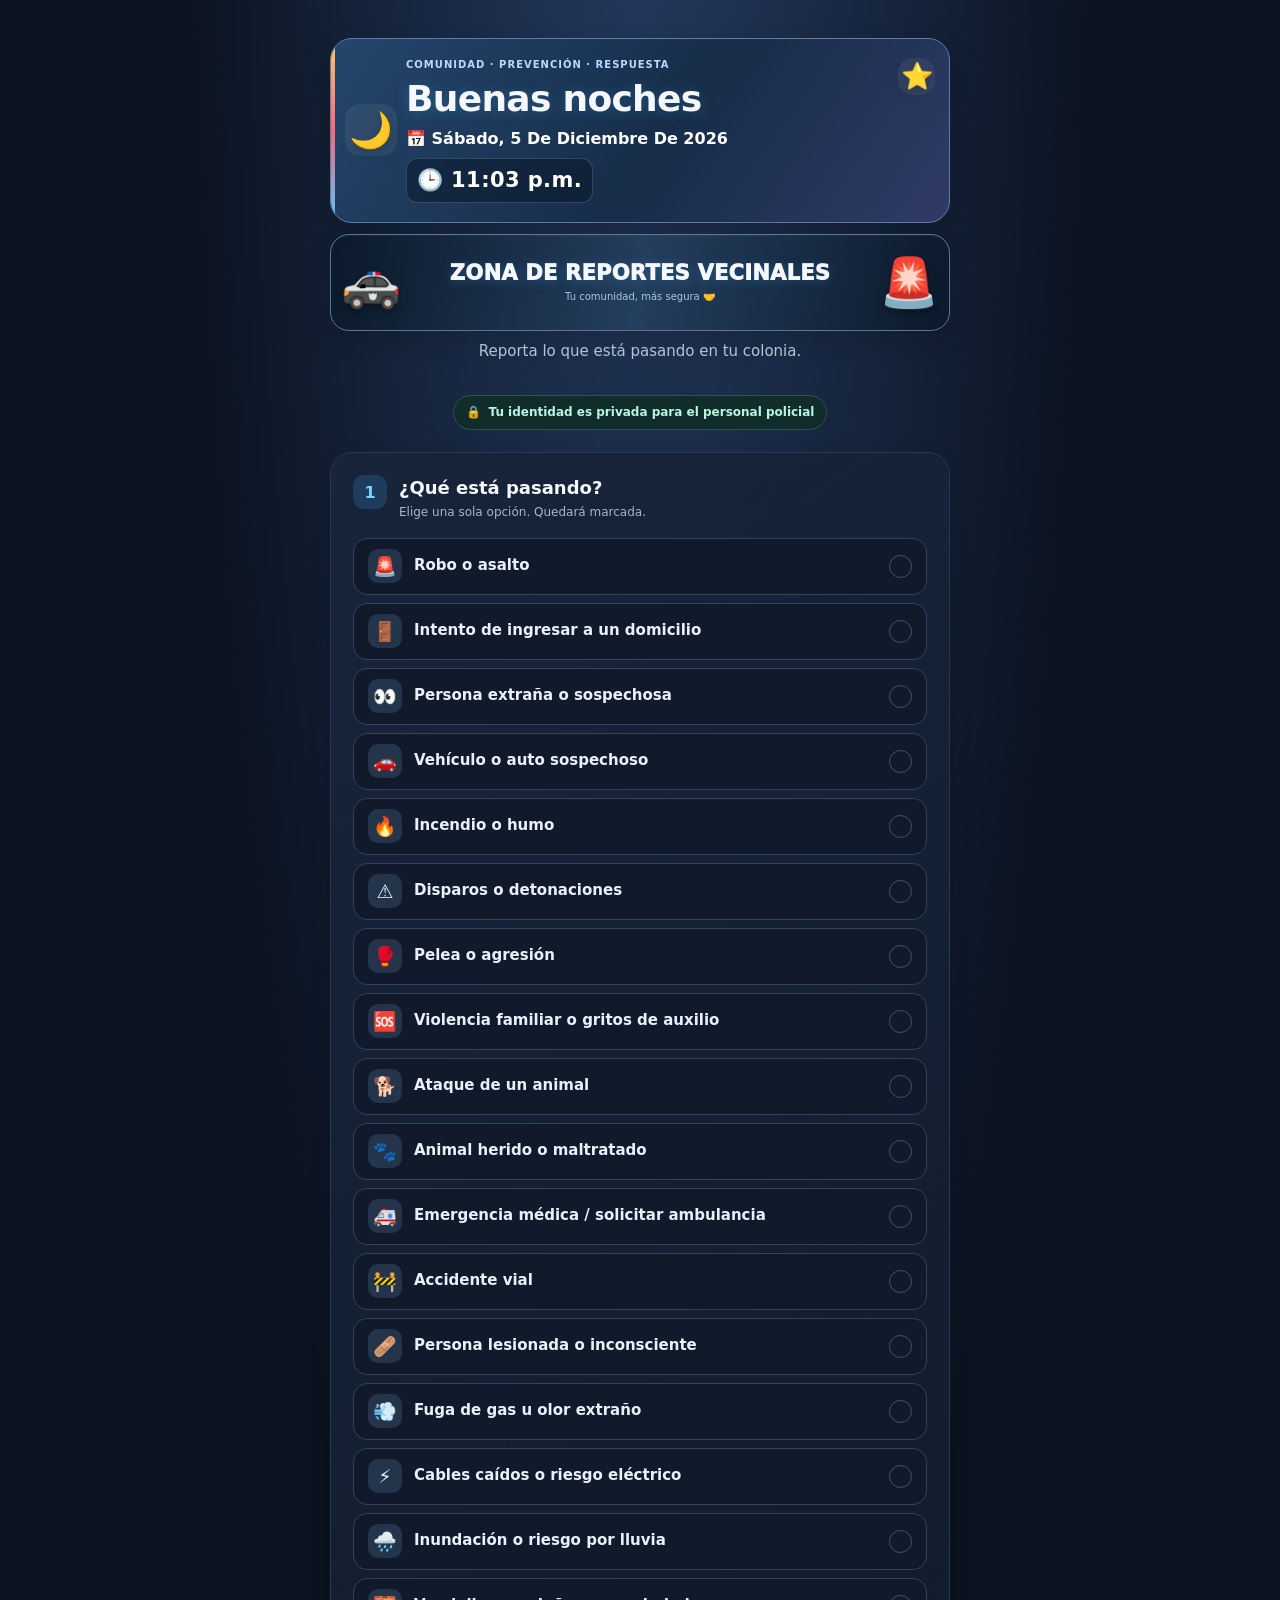
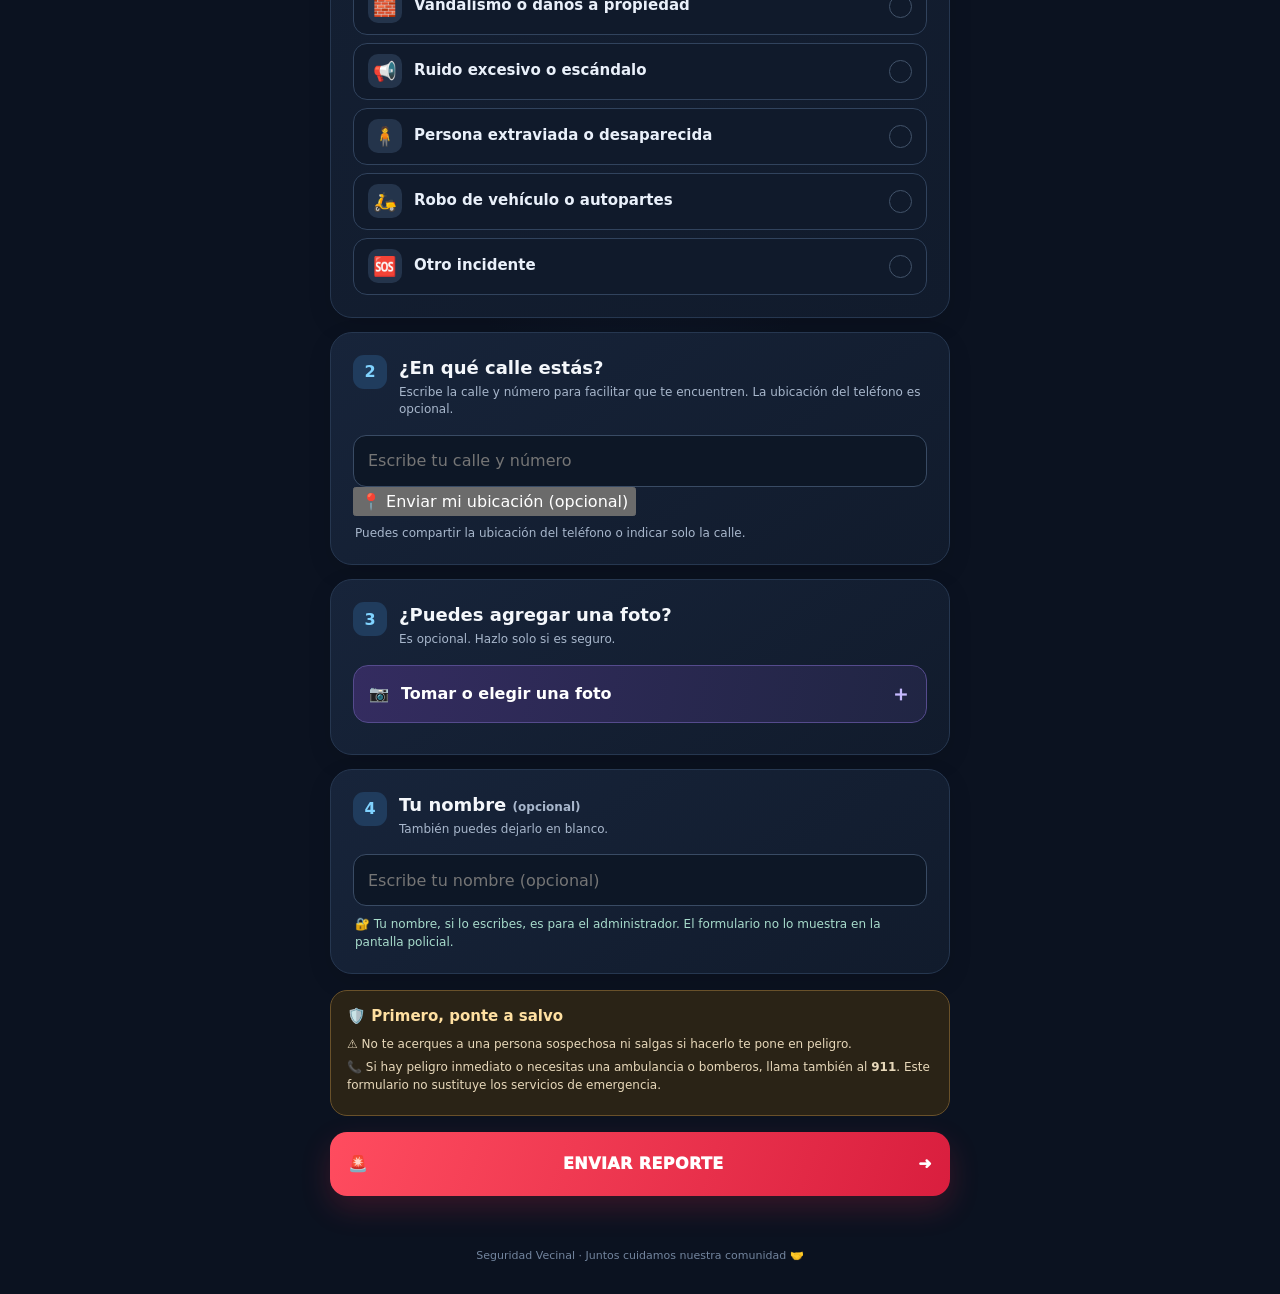
==== commit caea5260: "Actualizar versión de scripts para aplicar el cambio de ubicación" ====
--- a/index.html
+++ b/index.html
@@ -89,7 +89,7 @@
     <footer>Seguridad Vecinal · Juntos cuidamos nuestra comunidad 🤝</footer>
   </main>
   <script src="js/config.js?v=20261014-3"></script>
-  <script src="js/formulario.js?v=20261014-3"></script>
-  <script src="js/envio.js?v=20261014-3"></script>
+  <script src="js/formulario.js?v=20261018-1"></script>
+  <script src="js/envio.js?v=20261018-1"></script>
 </body>
 </html>
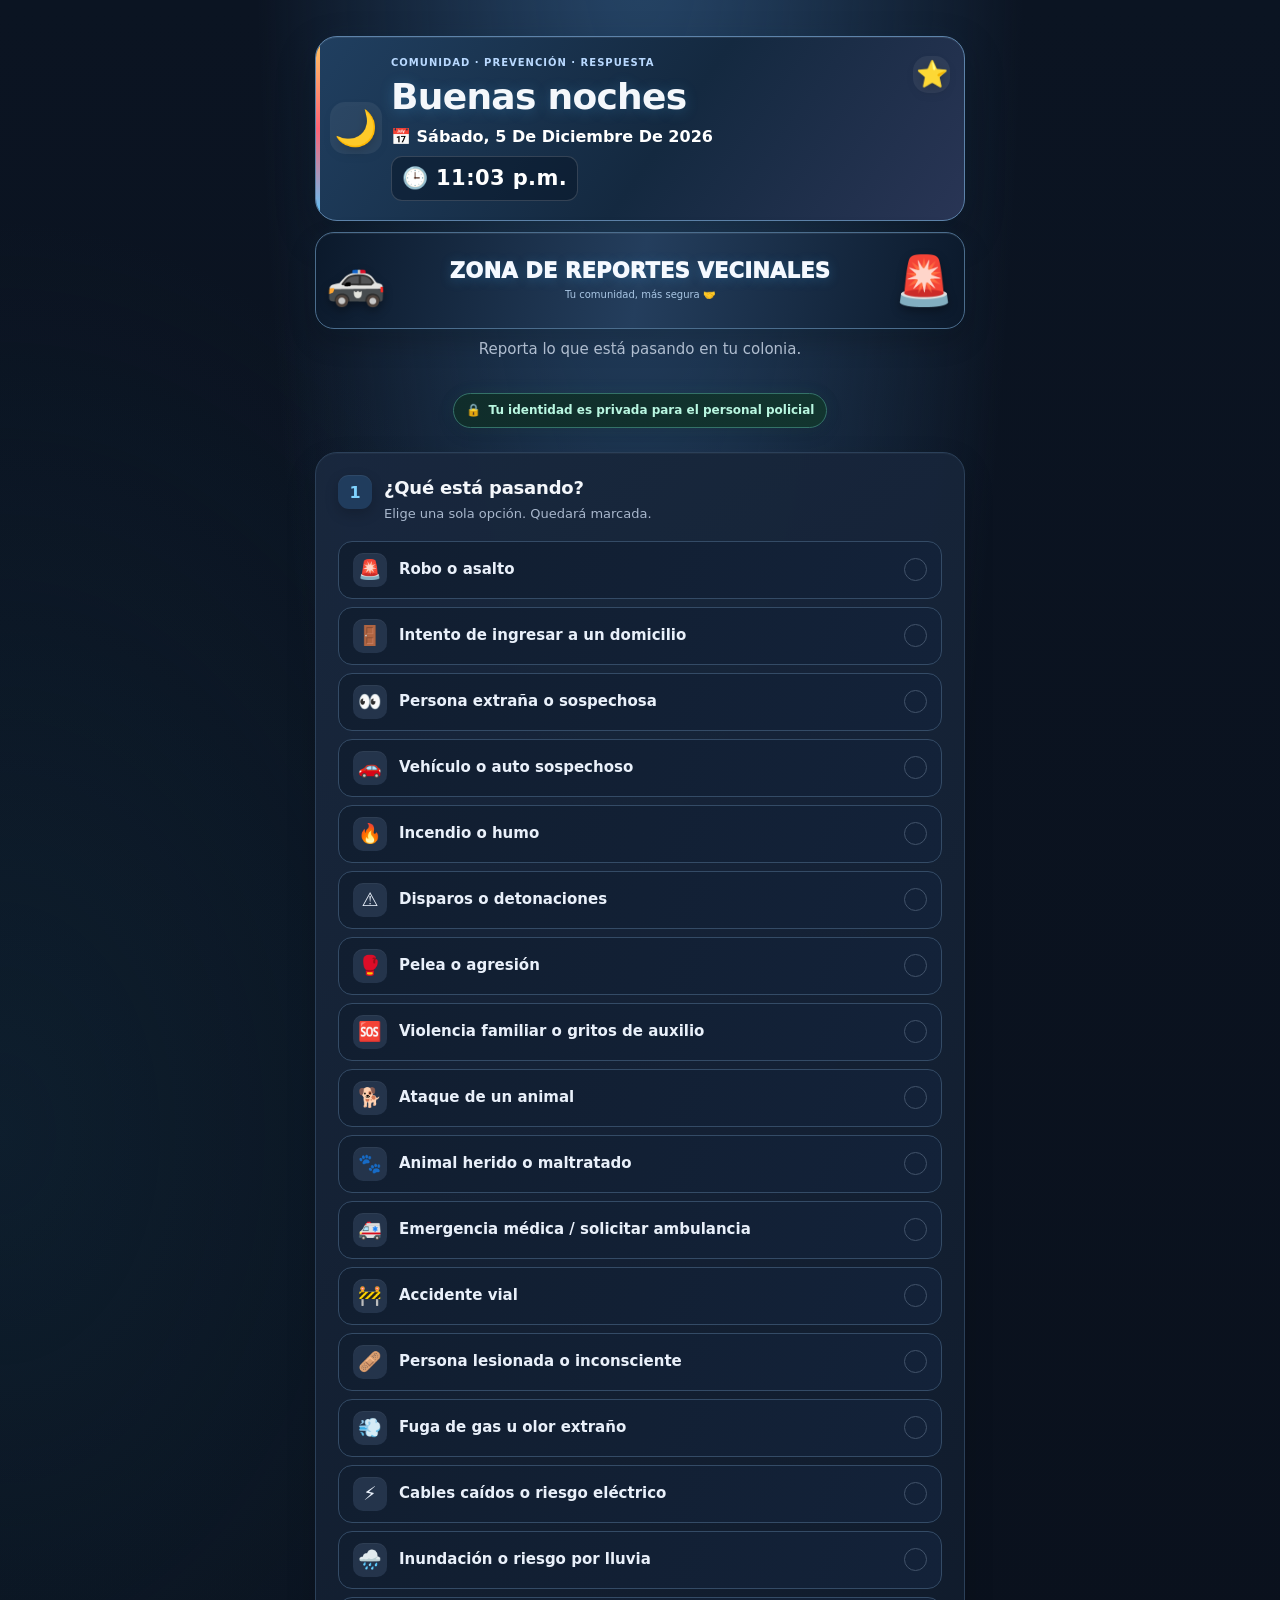
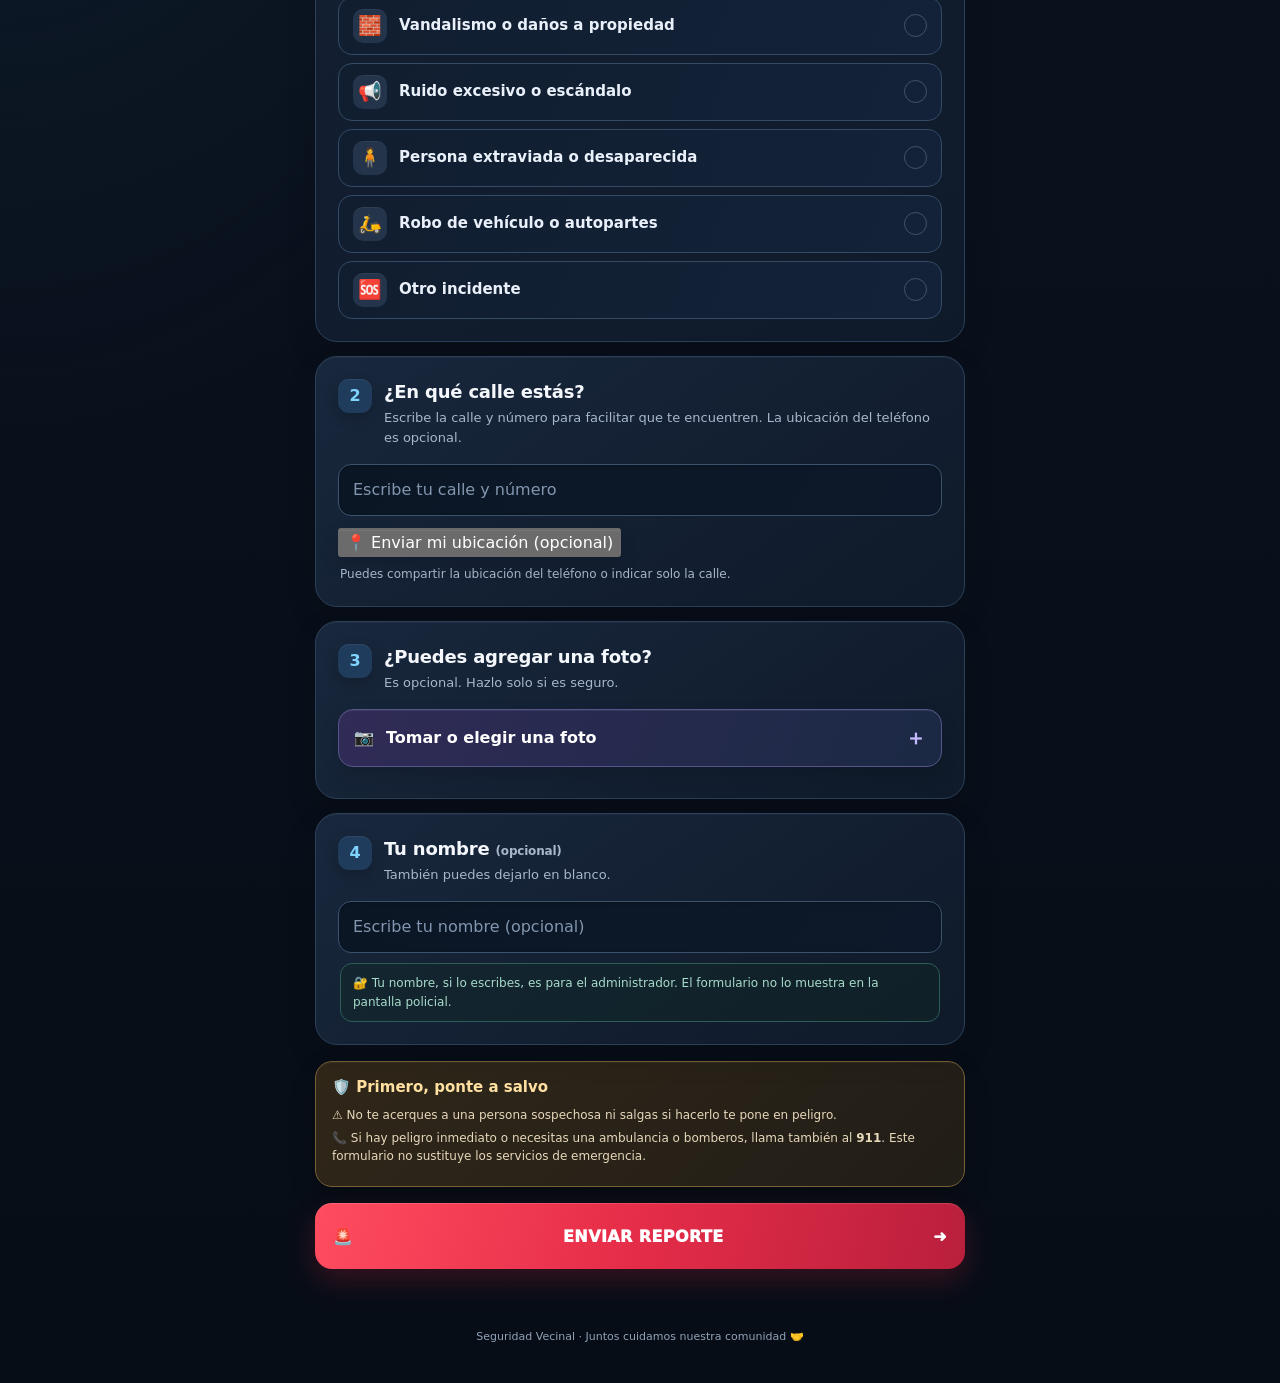
==== commit 7ca42241: "Actualizar versión de estilos del formulario vecinal" ====
--- a/index.html
+++ b/index.html
@@ -5,7 +5,7 @@
   <meta name="viewport" content="width=device-width, initial-scale=1, viewport-fit=cover">
   <meta name="theme-color" content="#101827">
   <title>Seguridad Vecinal | Reporte</title>
-  <link rel="stylesheet" href="css/estilos.css?v=20261014-3">
+  <link rel="stylesheet" href="css/estilos.css?v=20261020-1">
 </head>
 <body>
   <main class="contenedor">
--- a/css/estilos.css
+++ b/css/estilos.css
@@ -86,3 +86,130 @@
 @keyframes lucesPatrulla{0%,49%{filter:drop-shadow(0 0 2px #ff3b54)}50%,100%{filter:drop-shadow(0 0 12px #4bbdff)}}
 @keyframes brilloEmojiHora{0%,100%{filter:drop-shadow(0 0 2px #fff2)}50%{filter:drop-shadow(0 0 12px #ffdc78)}}
 @media(prefers-reduced-motion:reduce){.saludo-banner,.titulo-banner{animation:none!important}}
+
+/* Espacio entre el campo de calle y el botón de ubicación */
+#calle {
+  margin-bottom: 12px;
+}
+
+
+/* ===== PULIDO VISUAL PROFESIONAL · FORMULARIO DEL VECINO ===== */
+:root{--sv-luz:#55c8ff;--sv-luz-suave:#9be5ff;--sv-borde-luz:#3d6788}
+body{
+  overflow-x:hidden;
+  background:
+    radial-gradient(ellipse at 50% -12%,#294b70 0%,transparent 43%),
+    radial-gradient(ellipse at 0% 38%,#14364a55 0%,transparent 35%),
+    linear-gradient(180deg,#0b1422 0%,#0a111d 56%,#070d16 100%);
+}
+.contenedor{width:min(100% - 24px,650px);padding-top:clamp(14px,3vw,28px);padding-bottom:38px}
+.hero{padding:8px 0 24px}
+.saludo-banner{
+  border-color:#5d83aa;
+  background:linear-gradient(125deg,#203f60 0%,#142940 54%,#293555 100%);
+  box-shadow:0 15px 38px #0004,0 0 28px #55c8ff0c,inset 0 1px #ffffff14;
+}
+.saludo-banner:after{
+  content:"";position:absolute;inset:0;left:-120%;width:65%;pointer-events:none;
+  background:linear-gradient(100deg,transparent,#ffffff12,transparent);
+  transform:skewX(-18deg);animation:svBrilloBanner 8s ease-in-out infinite;
+}
+.titulo-banner{
+  position:relative;overflow:hidden;
+  border-color:#4b6d8d;
+  box-shadow:0 12px 28px #0003,inset 0 1px #ffffff12,0 0 20px #55c8ff0a;
+}
+.titulo-banner:after{
+  content:"";position:absolute;inset:0;pointer-events:none;
+  background:linear-gradient(100deg,transparent 18%,#ffffff0a 50%,transparent 82%);
+  transform:translateX(-100%);animation:svBrilloTitulo 6s ease-in-out infinite;
+}
+.confianza{
+  box-shadow:0 5px 18px #0002,0 0 18px #3bd6a010;
+  border-color:#347268;background:linear-gradient(100deg,#102d2b,#12352f);
+}
+.panel{
+  position:relative;isolation:isolate;
+  border-color:#2b4059;
+  background:linear-gradient(145deg,rgba(25,40,62,.98),rgba(15,26,42,.98));
+  box-shadow:0 12px 30px #00000026,inset 0 1px #ffffff09;
+  transition:border-color .22s,box-shadow .22s,transform .22s;
+  animation:svPanelEntrada .48s ease both;
+}
+.panel:nth-of-type(2){animation-delay:.04s}
+.panel:nth-of-type(3){animation-delay:.08s}
+.panel:nth-of-type(4){animation-delay:.12s}
+.panel:nth-of-type(5){animation-delay:.16s}
+.paso>span{box-shadow:0 5px 14px #0003,inset 0 1px #ffffff10}
+.paso h2{letter-spacing:-.2px}
+.paso p{font-size:13px;line-height:1.55}
+.tipo,.accion,.grande,input[type="text"]{
+  transition:transform .18s ease,border-color .2s,background .2s,box-shadow .2s,filter .2s;
+}
+.tipo{min-height:58px;border-color:#344b66;background:linear-gradient(110deg,#111e30,#132239)}
+.tipo .emoji{box-shadow:inset 0 1px #ffffff0c}
+.tipo[aria-pressed="true"]{
+  border-color:var(--sv-luz);background:linear-gradient(105deg,#174667,#18374e);
+  box-shadow:0 0 0 3px #55c8ff18,0 7px 20px #0002;
+}
+.accion,.grande{
+  position:relative;isolation:isolate;overflow:hidden;
+  box-shadow:0 8px 18px #0002,inset 0 1px #ffffff12;
+}
+.accion:after,.grande:after,.enviar:after{
+  content:"";position:absolute;inset:0;pointer-events:none;
+  background:linear-gradient(110deg,transparent 20%,#ffffff18 48%,transparent 70%);
+  transform:translateX(-130%);transition:transform .5s ease;
+}
+.foto{background:linear-gradient(110deg,#302b57,#1b2944);border-color:#56558a}
+input[type="text"]{
+  border-color:#3b526d;background:linear-gradient(120deg,#0b1625,#0d192a);
+  box-shadow:inset 0 1px 3px #0003;
+}
+input[type="text"]::placeholder{color:#8296af;opacity:1}
+input[type="text"]:focus{
+  border-color:var(--sv-luz);background:#0d1c2d;
+  box-shadow:0 0 0 3px #55c8ff20,0 0 18px #55c8ff0b;
+}
+#miniatura{box-shadow:0 10px 24px #0004}
+.privacidad{padding:10px 12px;border:1px solid #2e5d55;border-radius:12px;background:#10292366;line-height:1.55}
+.seguridad{
+  border-color:#776034;
+  background:linear-gradient(135deg,#302719,#211d17);
+  box-shadow:0 10px 26px #0003,inset 0 1px #ffffff0b;
+}
+.enviar{
+  position:relative;isolation:isolate;overflow:hidden;
+  min-height:66px;
+  background:linear-gradient(105deg,#ff4c5f 0%,#e62d49 48%,#b91f3c 100%);
+  box-shadow:0 12px 28px #ed294433,inset 0 1px #ffffff25;
+  transition:transform .18s,filter .18s,box-shadow .2s;
+}
+.enviar:disabled{filter:saturate(.65)}
+.resultado{padding:0 8px;line-height:1.55}
+footer{padding-top:18px;color:#91a2b8}
+@media(hover:hover) and (pointer:fine){
+  .panel:hover{border-color:#3b5876;box-shadow:0 16px 34px #0003,inset 0 1px #ffffff0c}
+  .tipo:hover,.accion:hover,.grande:hover{transform:translateY(-1px);filter:brightness(1.08);border-color:#5e91b6}
+  .accion:hover:after,.grande:hover:after,.enviar:hover:after{transform:translateX(130%)}
+  .enviar:hover:not(:disabled){transform:translateY(-2px);filter:brightness(1.06);box-shadow:0 16px 34px #ed29444a,inset 0 1px #ffffff30}
+}
+.tipo:focus-visible,.accion:focus-visible,.grande:focus-visible,.enviar:focus-visible{
+  outline:3px solid #d8f4ff;outline-offset:3px
+}
+.tipo:active,.accion:active,.grande:active,.enviar:active:not(:disabled){transform:scale(.99)}
+@keyframes svBrilloBanner{0%,65%{left:-120%;opacity:0}72%{opacity:1}90%,100%{left:160%;opacity:0}}
+@keyframes svBrilloTitulo{0%,62%{transform:translateX(-100%)}88%,100%{transform:translateX(100%)}}
+@keyframes svPanelEntrada{from{opacity:.5;transform:translateY(8px)}to{opacity:1;transform:translateY(0)}}
+@media(max-width:380px){
+  .contenedor{width:min(100% - 18px,650px)}
+  .saludo-banner{padding:15px 10px;gap:6px}
+  .saludo-banner .eyebrow{letter-spacing:.7px;font-size:9px}
+  .confianza{font-size:11px;padding:8px 10px}
+  .panel{padding:15px}
+}
+@media(prefers-reduced-motion:reduce){
+  .saludo-banner:after,.titulo-banner:after,.panel{animation:none!important}
+  .panel,.tipo,.accion,.grande,input[type="text"],.enviar{transition:none!important}
+  .accion:after,.grande:after,.enviar:after{display:none}
+}
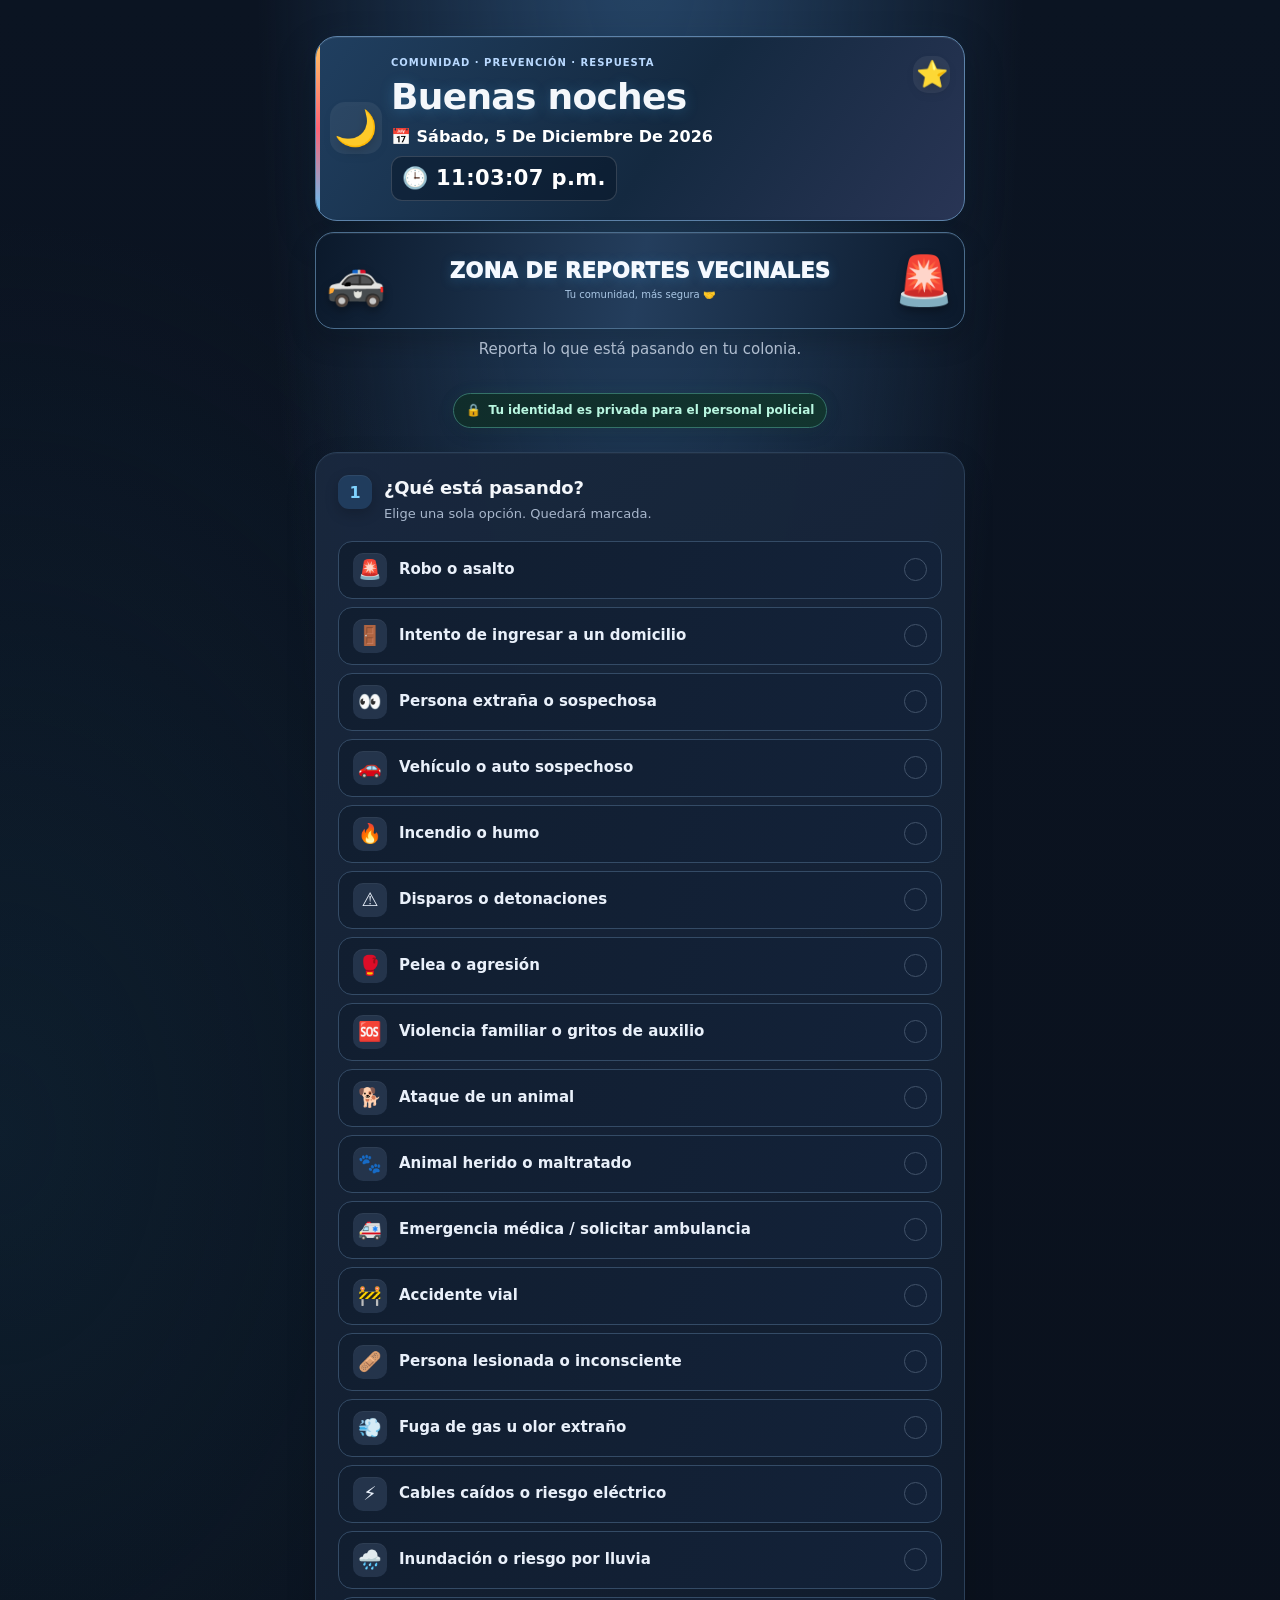
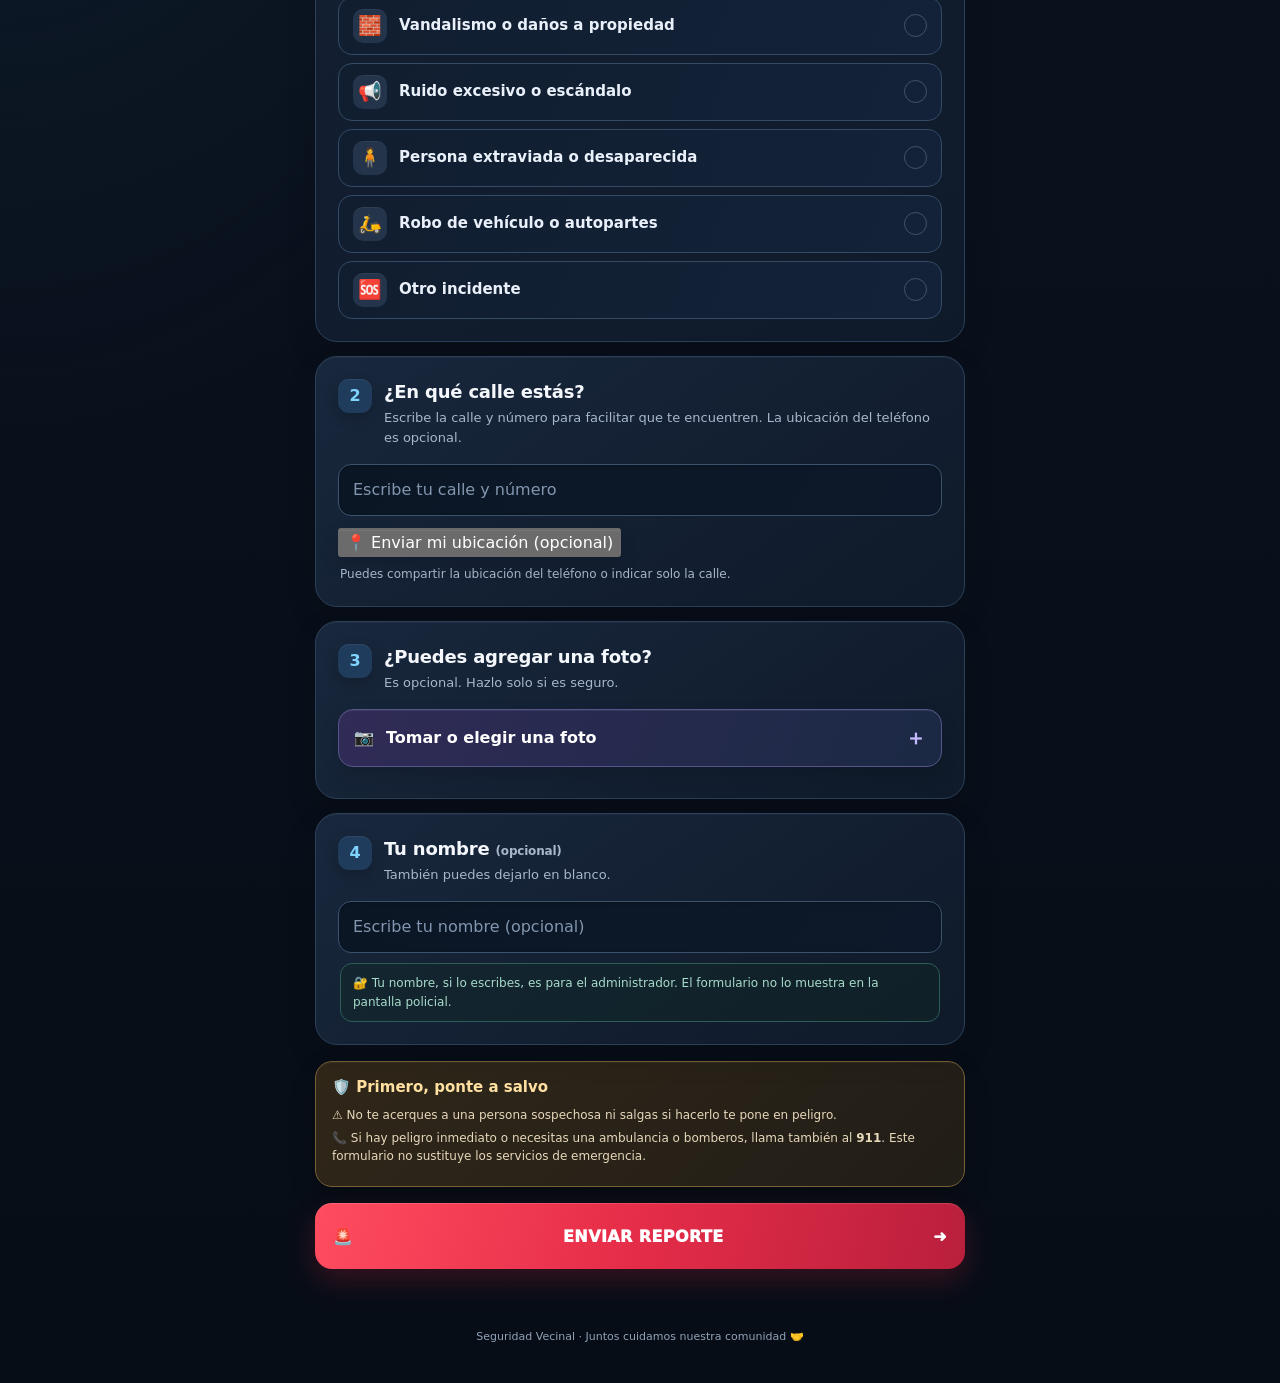
==== commit f8c371b9: "Actualizar versión del script del reloj vecinal" ====
--- a/index.html
+++ b/index.html
@@ -89,7 +89,7 @@
     <footer>Seguridad Vecinal · Juntos cuidamos nuestra comunidad 🤝</footer>
   </main>
   <script src="js/config.js?v=20261014-3"></script>
-  <script src="js/formulario.js?v=20261018-1"></script>
+  <script src="js/formulario.js?v=20261020-2"></script>
   <script src="js/envio.js?v=20261018-1"></script>
 </body>
 </html>
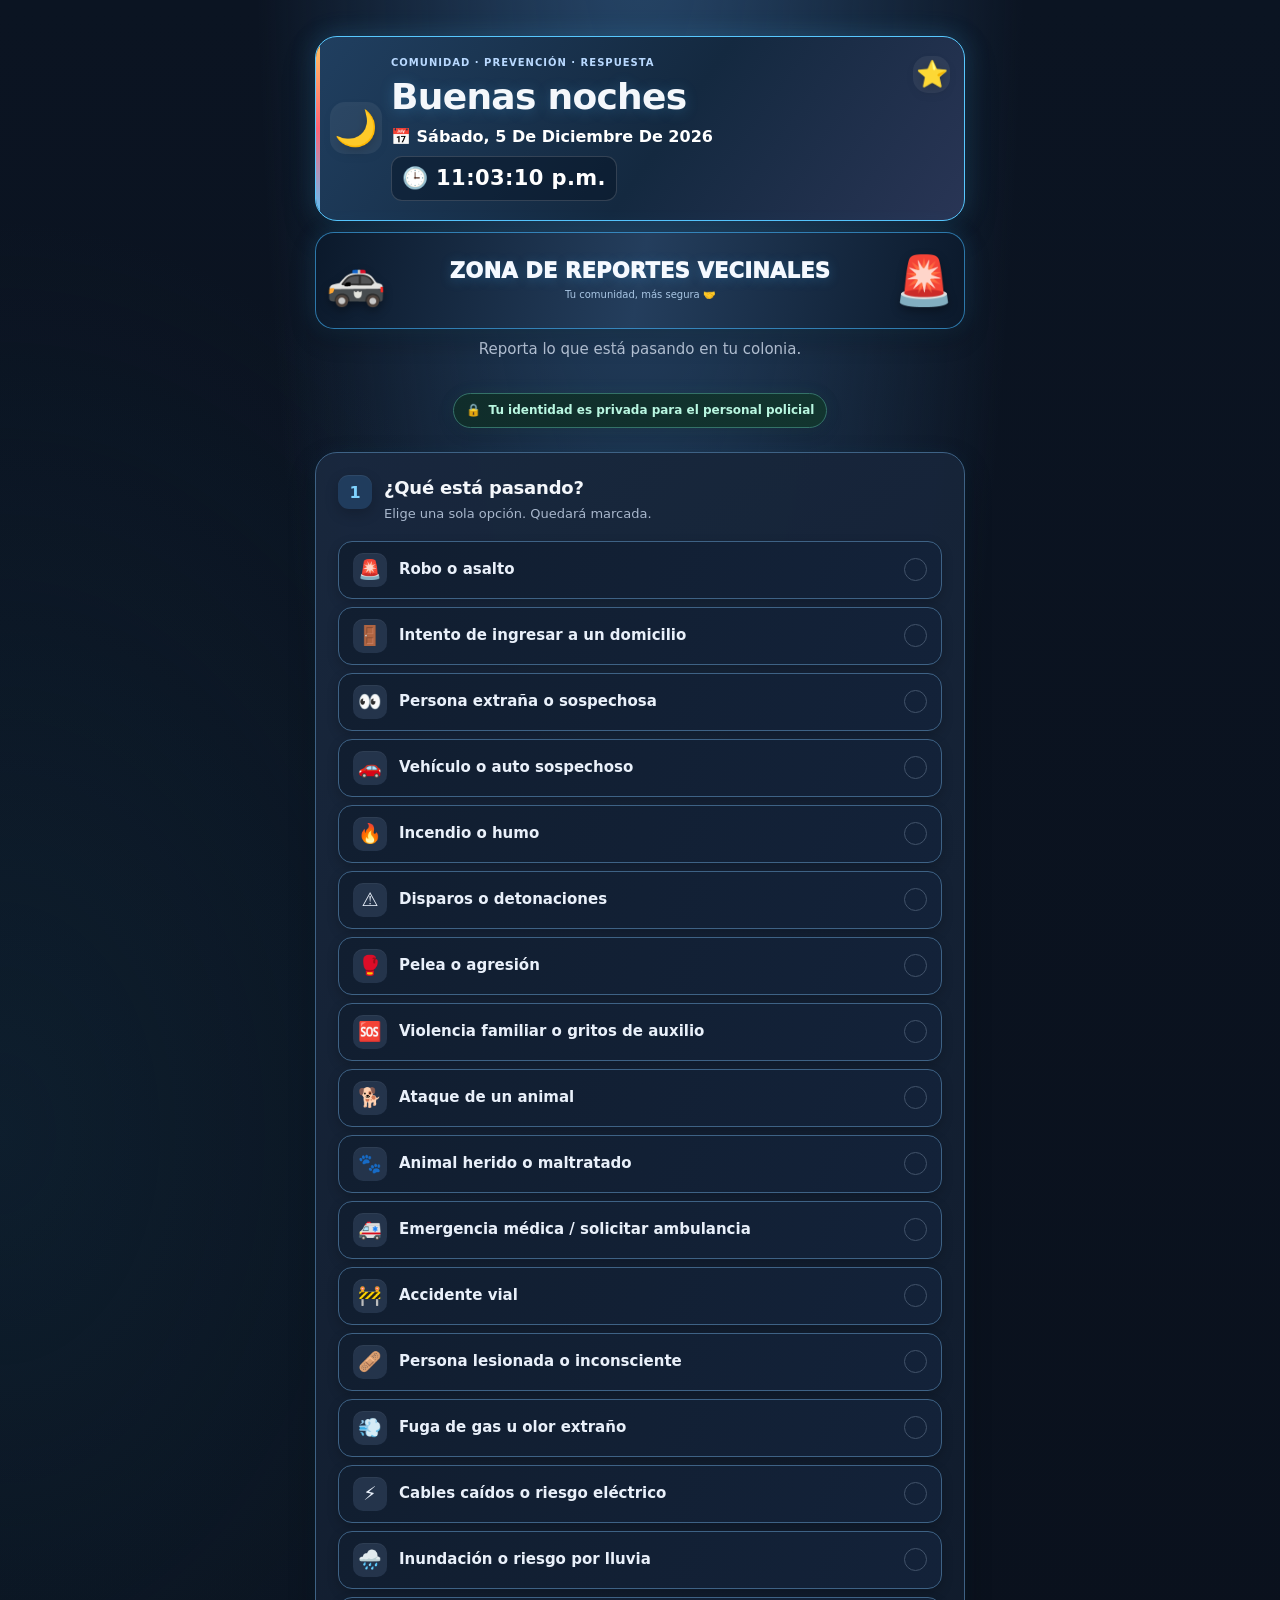
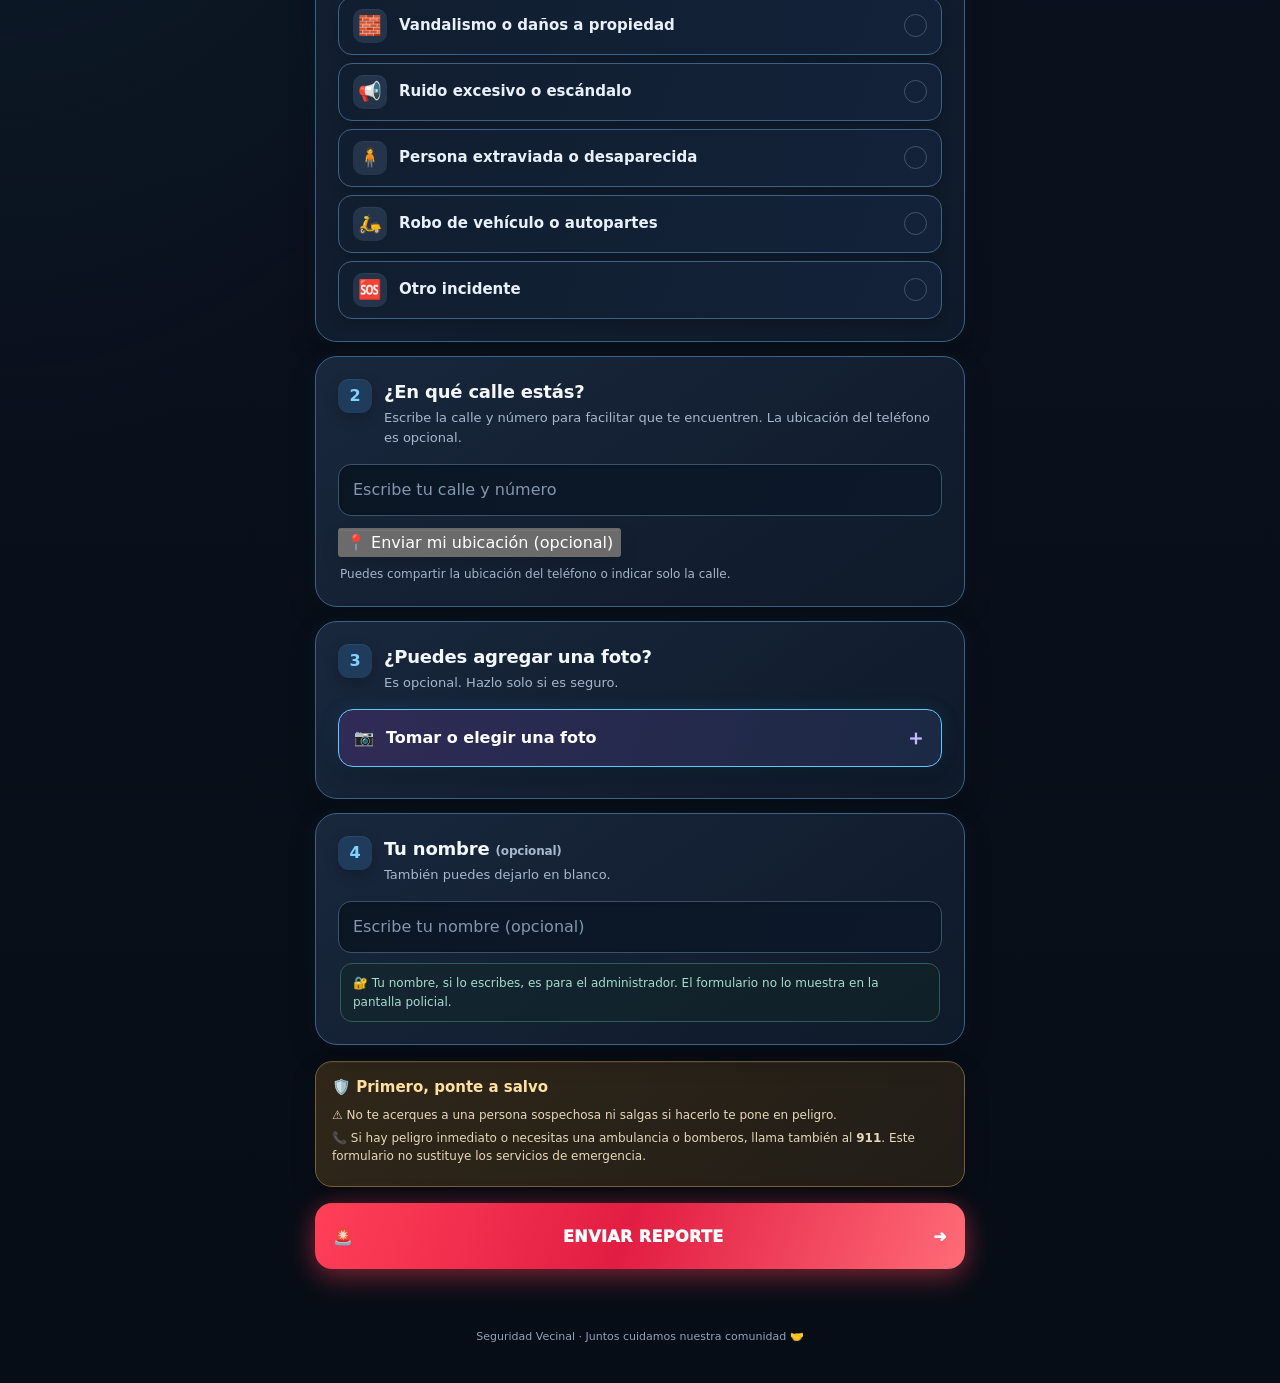
==== commit bbec2576: "Renovar caché para mostrar el diseño actualizado" ====
--- a/index.html
+++ b/index.html
@@ -5,7 +5,7 @@
   <meta name="viewport" content="width=device-width, initial-scale=1, viewport-fit=cover">
   <meta name="theme-color" content="#101827">
   <title>Seguridad Vecinal | Reporte</title>
-  <link rel="stylesheet" href="css/estilos.css?v=20261020-1">
+  <link rel="stylesheet" href="css/estilos.css?v=20261020-2">
 </head>
 <body>
   <main class="contenedor">
--- a/css/estilos.css
+++ b/css/estilos.css
@@ -213,3 +213,18 @@
   .panel,.tipo,.accion,.grande,input[type="text"],.enviar{transition:none!important}
   .accion:after,.grande:after,.enviar:after{display:none}
 }
+
+/* ===== BRILLO VISIBLE EN CELULAR · SEGURIDAD VECINAL ===== */
+.saludo-banner{border-color:#58c8ff!important;box-shadow:0 12px 32px #0005,0 0 24px #43b8ff42!important;animation:segBannerGlow 3s ease-in-out infinite}
+.saludo-banner:after{content:"";position:absolute;inset:-30% auto -30% -55%;width:34%;transform:skewX(-20deg);background:linear-gradient(90deg,transparent,#ffffff40,transparent);pointer-events:none;animation:segLightSweep 5s ease-in-out infinite}
+.titulo-banner{border-color:#43b8ff99!important;box-shadow:0 9px 24px #0005,0 0 22px #43b8ff30!important}
+.panel{border-color:#3e6285!important;box-shadow:0 10px 26px #0005,0 0 18px #43b8ff12!important}
+.tipo{border-color:#3e6285!important;box-shadow:0 4px 12px #0003;transition:transform .2s,border-color .2s,box-shadow .2s,background .2s!important}
+.tipo[aria-pressed="true"]{box-shadow:0 0 0 3px #43b8ff24,0 0 24px #43b8ff55!important}
+.accion{border-color:#5bcaff!important;box-shadow:0 7px 20px #0005,0 0 18px #43b8ff25!important}
+.enviar{background:linear-gradient(110deg,#ff4058,#e21d43 48%,#ff6b77)!important;box-shadow:0 10px 28px #ff405855,0 0 25px #ff405833!important;animation:segSendGlow 2.2s ease-in-out infinite}
+@keyframes segBannerGlow{50%{box-shadow:0 12px 32px #0005,0 0 36px #43b8ff68}}
+@keyframes segLightSweep{0%,60%{left:-55%;opacity:0}70%{opacity:1}100%{left:140%;opacity:0}}
+@keyframes segSendGlow{50%{box-shadow:0 10px 32px #ff405877,0 0 35px #ff405855}}
+@media(prefers-reduced-motion:reduce){.saludo-banner,.saludo-banner:after,.enviar{animation:none!important}}
+
